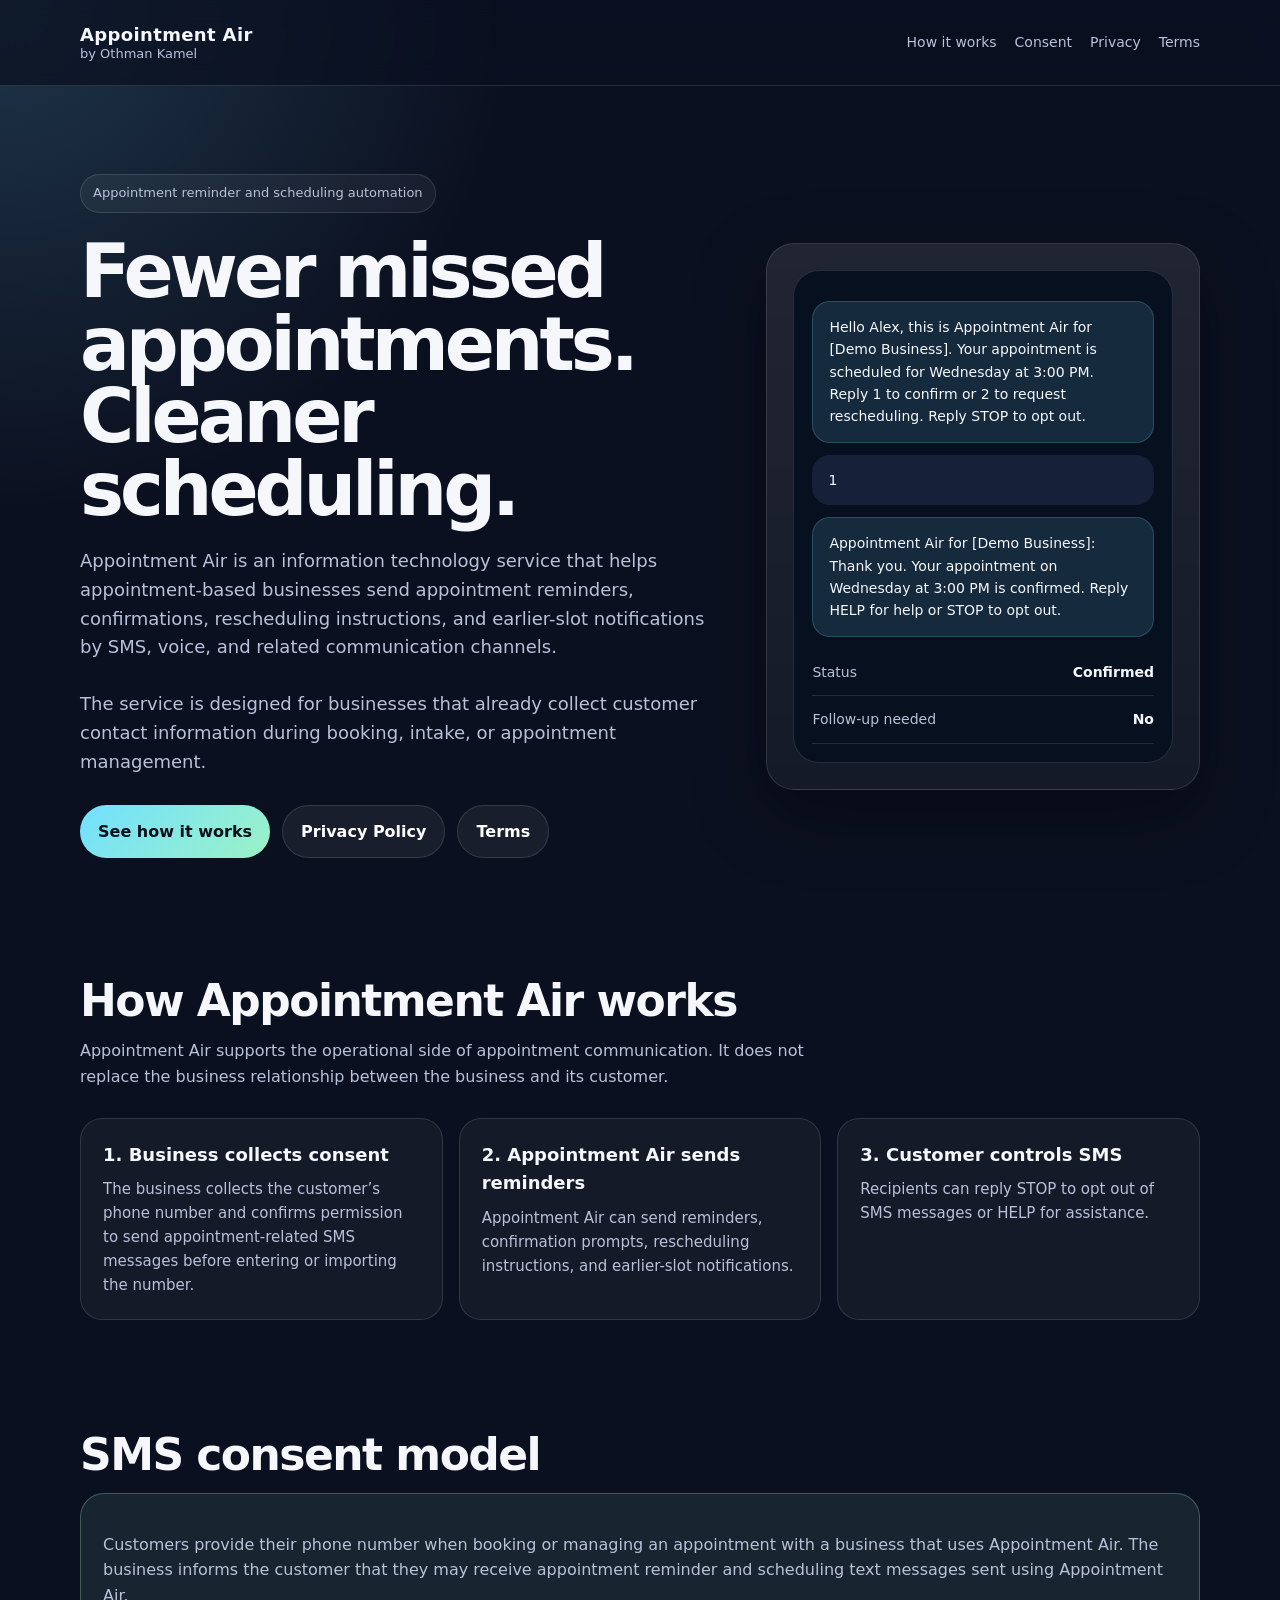
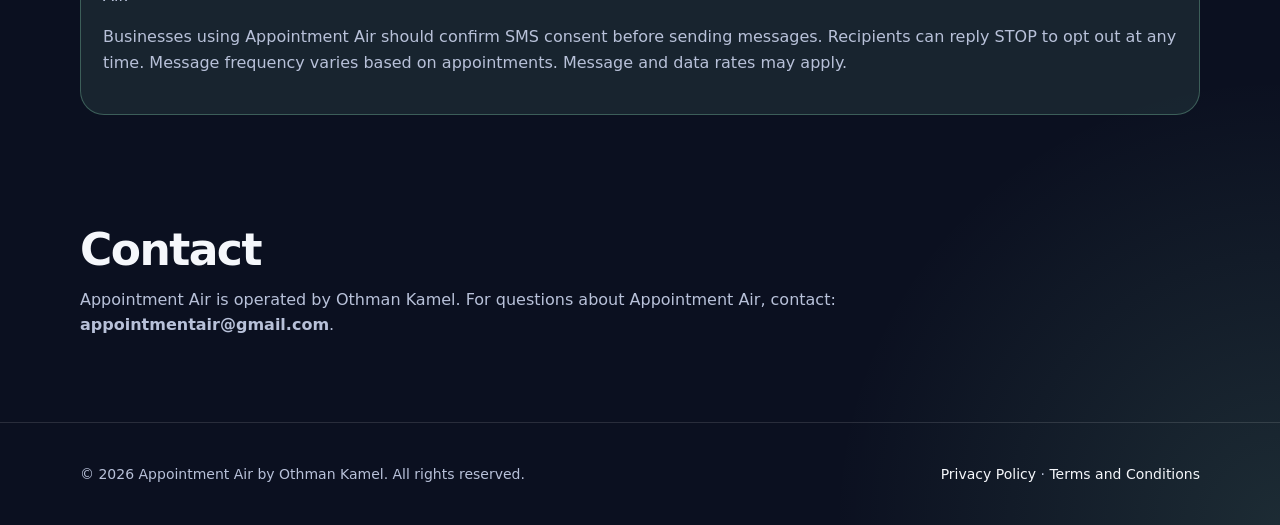
==== index.html @ acf0707d "Add Appointment Air website" ====
<!DOCTYPE html>
<html lang="en">
<head>
  <meta charset="UTF-8" />
  <meta name="viewport" content="width=device-width, initial-scale=1.0" />
  <title>Appointment Air by Othman Kamel</title>
  <meta
    name="description"
    content="Appointment Air is an appointment reminder and scheduling automation service for appointment-based businesses."
  />

  <style>
    :root {
      --bg: #0b1020;
      --panel: #11182c;
      --panel-soft: #172039;
      --text: #f5f7fb;
      --muted: #b8c1d9;
      --line: rgba(255, 255, 255, 0.12);
      --accent: #72e0ff;
      --accent-2: #9cf2c6;
      --white: #ffffff;
      --shadow: 0 24px 70px rgba(0, 0, 0, 0.35);
    }

    * {
      box-sizing: border-box;
    }

    html {
      scroll-behavior: smooth;
    }

    body {
      margin: 0;
      font-family: Inter, ui-sans-serif, system-ui, -apple-system, BlinkMacSystemFont, "Segoe UI", sans-serif;
      background:
        radial-gradient(circle at top left, rgba(114, 224, 255, 0.18), transparent 32rem),
        radial-gradient(circle at bottom right, rgba(156, 242, 198, 0.12), transparent 28rem),
        var(--bg);
      color: var(--text);
      line-height: 1.6;
    }

    a {
      color: inherit;
      text-decoration: none;
    }

    .container {
      width: min(1120px, calc(100% - 40px));
      margin: 0 auto;
    }

    header {
      padding: 24px 0;
      border-bottom: 1px solid var(--line);
      background: rgba(11, 16, 32, 0.72);
      backdrop-filter: blur(12px);
      position: sticky;
      top: 0;
      z-index: 10;
    }

    .nav {
      display: flex;
      align-items: center;
      justify-content: space-between;
      gap: 24px;
    }

    .brand {
      display: flex;
      flex-direction: column;
      line-height: 1.2;
    }

    .brand strong {
      font-size: 18px;
      letter-spacing: 0.02em;
    }

    .brand span {
      color: var(--muted);
      font-size: 13px;
    }

    .nav-links {
      display: flex;
      align-items: center;
      gap: 18px;
      color: var(--muted);
      font-size: 14px;
    }

    .nav-links a:hover {
      color: var(--white);
    }

    .hero {
      padding: 88px 0 64px;
    }

    .hero-grid {
      display: grid;
      grid-template-columns: 1.2fr 0.8fr;
      gap: 36px;
      align-items: center;
    }

    .eyebrow {
      display: inline-flex;
      align-items: center;
      gap: 8px;
      padding: 8px 12px;
      border: 1px solid var(--line);
      background: rgba(255, 255, 255, 0.05);
      border-radius: 999px;
      color: var(--muted);
      font-size: 13px;
      margin-bottom: 22px;
    }

    h1 {
      font-size: clamp(40px, 6vw, 74px);
      line-height: 0.98;
      margin: 0 0 22px;
      letter-spacing: -0.055em;
    }

    .hero p {
      color: var(--muted);
      max-width: 680px;
      font-size: 18px;
      margin: 0 0 28px;
    }

    .actions {
      display: flex;
      flex-wrap: wrap;
      gap: 12px;
      margin-top: 28px;
    }

    .button {
      display: inline-flex;
      align-items: center;
      justify-content: center;
      border-radius: 999px;
      padding: 13px 18px;
      font-weight: 700;
      border: 1px solid var(--line);
      background: rgba(255, 255, 255, 0.06);
      color: var(--white);
    }

    .button.primary {
      background: linear-gradient(135deg, var(--accent), var(--accent-2));
      color: #06101a;
      border: none;
    }

    .card {
      border: 1px solid var(--line);
      border-radius: 28px;
      padding: 26px;
      background: linear-gradient(180deg, rgba(255, 255, 255, 0.085), rgba(255, 255, 255, 0.045));
      box-shadow: var(--shadow);
    }

    .demo-phone {
      background: #07101f;
      border: 1px solid var(--line);
      border-radius: 26px;
      padding: 18px;
    }

    .message {
      padding: 14px 16px;
      border-radius: 18px;
      margin: 12px 0;
      background: var(--panel-soft);
      color: var(--text);
      font-size: 14px;
    }

    .message.out {
      background: rgba(114, 224, 255, 0.13);
      border: 1px solid rgba(114, 224, 255, 0.2);
    }

    .status-row {
      display: flex;
      justify-content: space-between;
      gap: 14px;
      padding: 12px 0;
      border-bottom: 1px solid var(--line);
      color: var(--muted);
      font-size: 14px;
    }

    .status-row strong {
      color: var(--text);
    }

    section {
      padding: 56px 0;
    }

    .section-title {
      font-size: clamp(28px, 4vw, 44px);
      line-height: 1.05;
      margin: 0 0 14px;
      letter-spacing: -0.035em;
    }

    .section-intro {
      color: var(--muted);
      max-width: 760px;
      margin: 0 0 28px;
    }

    .grid-3 {
      display: grid;
      grid-template-columns: repeat(3, 1fr);
      gap: 16px;
    }

    .feature {
      border: 1px solid var(--line);
      background: rgba(255, 255, 255, 0.045);
      border-radius: 22px;
      padding: 22px;
    }

    .feature h3 {
      margin: 0 0 8px;
      font-size: 18px;
    }

    .feature p {
      color: var(--muted);
      margin: 0;
      font-size: 15px;
    }

    .notice {
      border: 1px solid rgba(156, 242, 198, 0.28);
      background: rgba(156, 242, 198, 0.09);
      border-radius: 24px;
      padding: 22px;
      color: var(--muted);
    }

    footer {
      padding: 40px 0;
      border-top: 1px solid var(--line);
      color: var(--muted);
      font-size: 14px;
    }

    footer .footer-row {
      display: flex;
      justify-content: space-between;
      gap: 20px;
      flex-wrap: wrap;
    }

    footer a {
      color: var(--text);
    }

    @media (max-width: 820px) {
      .hero-grid,
      .grid-3 {
        grid-template-columns: 1fr;
      }

      .nav {
        align-items: flex-start;
        flex-direction: column;
      }

      .hero {
        padding-top: 54px;
      }
    }
  </style>
</head>

<body>
  <header>
    <div class="container nav">
      <a class="brand" href="index.html">
        <strong>Appointment Air</strong>
        <span>by Othman Kamel</span>
      </a>

      <nav class="nav-links" aria-label="Main navigation">
        <a href="#how-it-works">How it works</a>
        <a href="#consent">Consent</a>
        <a href="privacy.html">Privacy</a>
        <a href="terms.html">Terms</a>
      </nav>
    </div>
  </header>

  <main>
    <section class="hero">
      <div class="container hero-grid">
        <div>
          <div class="eyebrow">Appointment reminder and scheduling automation</div>

          <h1>Fewer missed appointments. Cleaner scheduling.</h1>

          <p>
            Appointment Air is an information technology service that helps appointment-based businesses send
            appointment reminders, confirmations, rescheduling instructions, and earlier-slot notifications by
            SMS, voice, and related communication channels.
          </p>

          <p>
            The service is designed for businesses that already collect customer contact information during
            booking, intake, or appointment management.
          </p>

          <div class="actions">
            <a class="button primary" href="#how-it-works">See how it works</a>
            <a class="button" href="privacy.html">Privacy Policy</a>
            <a class="button" href="terms.html">Terms</a>
          </div>
        </div>

        <aside class="card" aria-label="Message example">
          <div class="demo-phone">
            <div class="message out">
              Hello Alex, this is Appointment Air for [Demo Business]. Your appointment is scheduled for Wednesday at
              3:00 PM. Reply 1 to confirm or 2 to request rescheduling. Reply STOP to opt out.
            </div>

            <div class="message">1</div>

            <div class="message out">
              Appointment Air for [Demo Business]: Thank you. Your appointment on Wednesday at 3:00 PM is confirmed.
              Reply HELP for help or STOP to opt out.
            </div>

            <div class="status-row">
              <span>Status</span>
              <strong>Confirmed</strong>
            </div>

            <div class="status-row">
              <span>Follow-up needed</span>
              <strong>No</strong>
            </div>
          </div>
        </aside>
      </div>
    </section>

    <section id="how-it-works">
      <div class="container">
        <h2 class="section-title">How Appointment Air works</h2>
        <p class="section-intro">
          Appointment Air supports the operational side of appointment communication. It does not replace the
          business relationship between the business and its customer.
        </p>

        <div class="grid-3">
          <div class="feature">
            <h3>1. Business collects consent</h3>
            <p>
              The business collects the customer’s phone number and confirms permission to send appointment-related
              SMS messages before entering or importing the number.
            </p>
          </div>

          <div class="feature">
            <h3>2. Appointment Air sends reminders</h3>
            <p>
              Appointment Air can send reminders, confirmation prompts, rescheduling instructions, and earlier-slot
              notifications.
            </p>
          </div>

          <div class="feature">
            <h3>3. Customer controls SMS</h3>
            <p>
              Recipients can reply STOP to opt out of SMS messages or HELP for assistance.
            </p>
          </div>
        </div>
      </div>
    </section>

    <section id="consent">
      <div class="container">
        <h2 class="section-title">SMS consent model</h2>

        <div class="notice">
          <p>
            Customers provide their phone number when booking or managing an appointment with a business that uses
            Appointment Air. The business informs the customer that they may receive appointment reminder and
            scheduling text messages sent using Appointment Air.
          </p>

          <p>
            Businesses using Appointment Air should confirm SMS consent before sending messages. Recipients can reply
            STOP to opt out at any time. Message frequency varies based on appointments. Message and data rates may
            apply.
          </p>
        </div>
      </div>
    </section>

    <section id="contact">
      <div class="container">
        <h2 class="section-title">Contact</h2>
        <p class="section-intro">
          Appointment Air is operated by Othman Kamel. For questions about Appointment Air, contact:
          <strong>appointmentair@gmail.com</strong>.
        </p>
      </div>
    </section>
  </main>

  <footer>
    <div class="container footer-row">
      <span>© 2026 Appointment Air by Othman Kamel. All rights reserved.</span>
      <span>
        <a href="privacy.html">Privacy Policy</a> ·
        <a href="terms.html">Terms and Conditions</a>
      </span>
    </div>
  </footer>
</body>
</html>
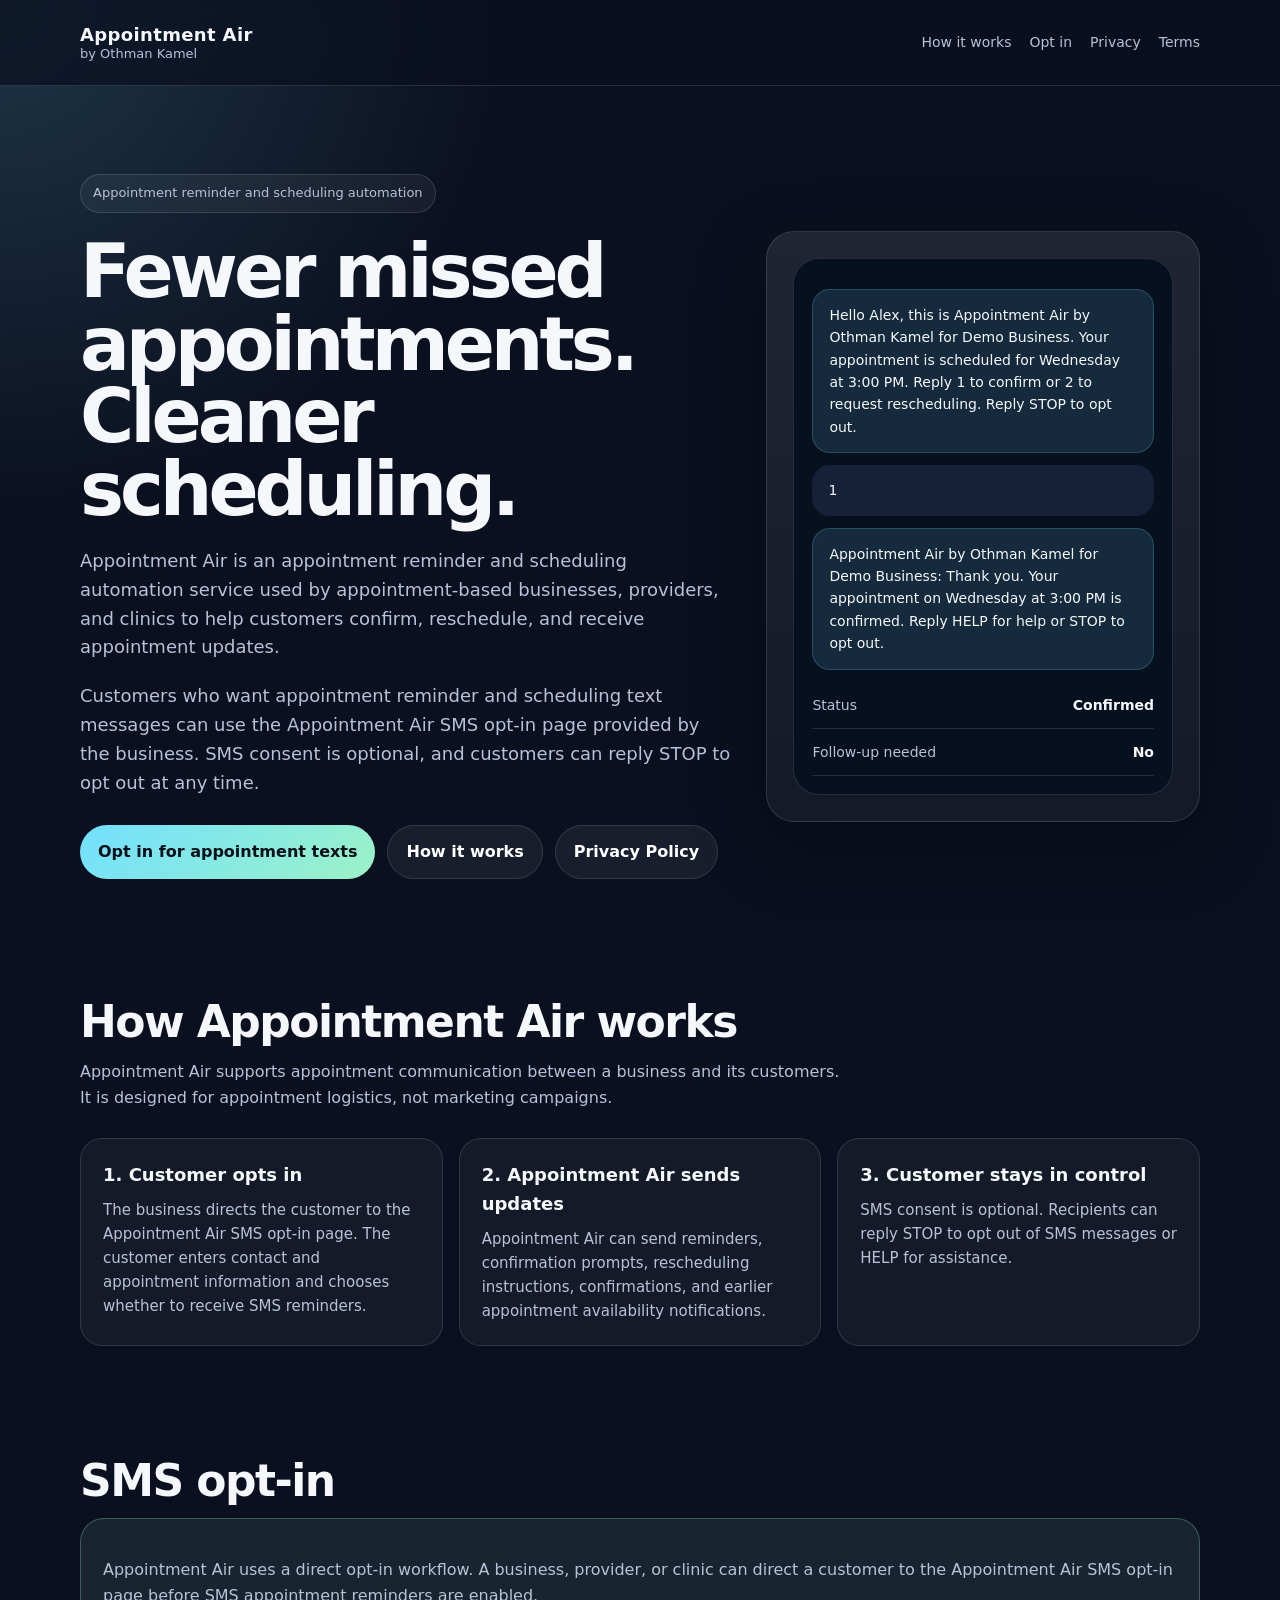
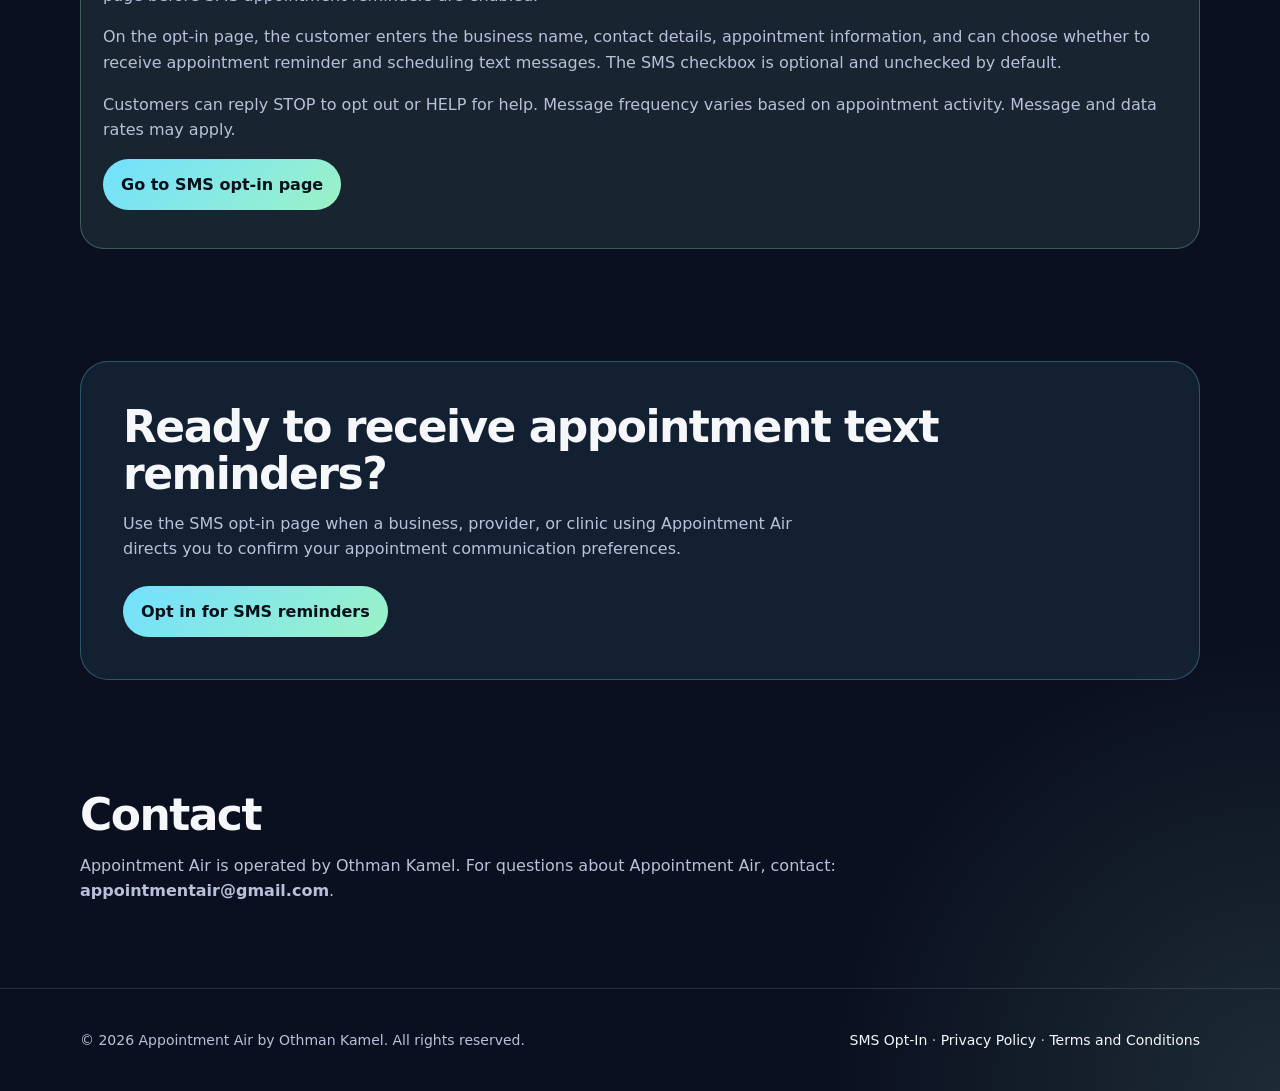
==== commit 74767855: "Update Appointment Air SMS opt-in website" ====
--- a/index.html
+++ b/index.html
@@ -3,10 +3,11 @@
 <head>
   <meta charset="UTF-8" />
   <meta name="viewport" content="width=device-width, initial-scale=1.0" />
+
   <title>Appointment Air by Othman Kamel</title>
   <meta
     name="description"
-    content="Appointment Air is an appointment reminder and scheduling automation service for appointment-based businesses."
+    content="Appointment Air helps appointment-based businesses send appointment reminders, confirmations, rescheduling instructions, and earlier appointment availability notifications."
   />
 
   <style>
@@ -91,6 +92,7 @@
       gap: 18px;
       color: var(--muted);
       font-size: 14px;
+      flex-wrap: wrap;
     }
 
     .nav-links a:hover {
@@ -132,7 +134,7 @@
       color: var(--muted);
       max-width: 680px;
       font-size: 18px;
-      margin: 0 0 28px;
+      margin: 0 0 20px;
     }
 
     .actions {
@@ -148,7 +150,7 @@
       justify-content: center;
       border-radius: 999px;
       padding: 13px 18px;
-      font-weight: 700;
+      font-weight: 800;
       border: 1px solid var(--line);
       background: rgba(255, 255, 255, 0.06);
       color: var(--white);
@@ -158,6 +160,10 @@
       background: linear-gradient(135deg, var(--accent), var(--accent-2));
       color: #06101a;
       border: none;
+    }
+
+    .button:hover {
+      transform: translateY(-1px);
     }
 
     .card {
@@ -252,6 +258,24 @@
       color: var(--muted);
     }
 
+    .cta-panel {
+      border: 1px solid rgba(114, 224, 255, 0.28);
+      background: rgba(114, 224, 255, 0.08);
+      border-radius: 28px;
+      padding: clamp(24px, 5vw, 42px);
+      display: flex;
+      align-items: center;
+      justify-content: space-between;
+      gap: 24px;
+      flex-wrap: wrap;
+    }
+
+    .cta-panel p {
+      color: var(--muted);
+      max-width: 720px;
+      margin: 0;
+    }
+
     footer {
       padding: 40px 0;
       border-top: 1px solid var(--line);
@@ -298,7 +322,7 @@
 
       <nav class="nav-links" aria-label="Main navigation">
         <a href="#how-it-works">How it works</a>
-        <a href="#consent">Consent</a>
+        <a href="sms-consent.html">Opt in</a>
         <a href="privacy.html">Privacy</a>
         <a href="terms.html">Terms</a>
       </nav>
@@ -314,35 +338,35 @@
           <h1>Fewer missed appointments. Cleaner scheduling.</h1>
 
           <p>
-            Appointment Air is an information technology service that helps appointment-based businesses send
-            appointment reminders, confirmations, rescheduling instructions, and earlier-slot notifications by
-            SMS, voice, and related communication channels.
-          </p>
-
-          <p>
-            The service is designed for businesses that already collect customer contact information during
-            booking, intake, or appointment management.
+            Appointment Air is an appointment reminder and scheduling automation service used by appointment-based
+            businesses, providers, and clinics to help customers confirm, reschedule, and receive appointment updates.
+          </p>
+
+          <p>
+            Customers who want appointment reminder and scheduling text messages can use the Appointment Air SMS
+            opt-in page provided by the business. SMS consent is optional, and customers can reply STOP to opt out
+            at any time.
           </p>
 
           <div class="actions">
-            <a class="button primary" href="#how-it-works">See how it works</a>
+            <a class="button primary" href="sms-consent.html">Opt in for appointment texts</a>
+            <a class="button" href="#how-it-works">How it works</a>
             <a class="button" href="privacy.html">Privacy Policy</a>
-            <a class="button" href="terms.html">Terms</a>
           </div>
         </div>
 
         <aside class="card" aria-label="Message example">
           <div class="demo-phone">
             <div class="message out">
-              Hello Alex, this is Appointment Air for [Demo Business]. Your appointment is scheduled for Wednesday at
-              3:00 PM. Reply 1 to confirm or 2 to request rescheduling. Reply STOP to opt out.
+              Hello Alex, this is Appointment Air by Othman Kamel for Demo Business. Your appointment is scheduled
+              for Wednesday at 3:00 PM. Reply 1 to confirm or 2 to request rescheduling. Reply STOP to opt out.
             </div>
 
             <div class="message">1</div>
 
             <div class="message out">
-              Appointment Air for [Demo Business]: Thank you. Your appointment on Wednesday at 3:00 PM is confirmed.
-              Reply HELP for help or STOP to opt out.
+              Appointment Air by Othman Kamel for Demo Business: Thank you. Your appointment on Wednesday at
+              3:00 PM is confirmed. Reply HELP for help or STOP to opt out.
             </div>
 
             <div class="status-row">
@@ -363,31 +387,31 @@
       <div class="container">
         <h2 class="section-title">How Appointment Air works</h2>
         <p class="section-intro">
-          Appointment Air supports the operational side of appointment communication. It does not replace the
-          business relationship between the business and its customer.
+          Appointment Air supports appointment communication between a business and its customers. It is designed for
+          appointment logistics, not marketing campaigns.
         </p>
 
         <div class="grid-3">
           <div class="feature">
-            <h3>1. Business collects consent</h3>
+            <h3>1. Customer opts in</h3>
             <p>
-              The business collects the customer’s phone number and confirms permission to send appointment-related
-              SMS messages before entering or importing the number.
+              The business directs the customer to the Appointment Air SMS opt-in page. The customer enters contact
+              and appointment information and chooses whether to receive SMS reminders.
             </p>
           </div>
 
           <div class="feature">
-            <h3>2. Appointment Air sends reminders</h3>
+            <h3>2. Appointment Air sends updates</h3>
             <p>
-              Appointment Air can send reminders, confirmation prompts, rescheduling instructions, and earlier-slot
-              notifications.
+              Appointment Air can send reminders, confirmation prompts, rescheduling instructions, confirmations,
+              and earlier appointment availability notifications.
             </p>
           </div>
 
           <div class="feature">
-            <h3>3. Customer controls SMS</h3>
+            <h3>3. Customer stays in control</h3>
             <p>
-              Recipients can reply STOP to opt out of SMS messages or HELP for assistance.
+              SMS consent is optional. Recipients can reply STOP to opt out of SMS messages or HELP for assistance.
             </p>
           </div>
         </div>
@@ -396,20 +420,44 @@
 
     <section id="consent">
       <div class="container">
-        <h2 class="section-title">SMS consent model</h2>
+        <h2 class="section-title">SMS opt-in</h2>
 
         <div class="notice">
           <p>
-            Customers provide their phone number when booking or managing an appointment with a business that uses
-            Appointment Air. The business informs the customer that they may receive appointment reminder and
-            scheduling text messages sent using Appointment Air.
-          </p>
-
-          <p>
-            Businesses using Appointment Air should confirm SMS consent before sending messages. Recipients can reply
-            STOP to opt out at any time. Message frequency varies based on appointments. Message and data rates may
-            apply.
-          </p>
+            Appointment Air uses a direct opt-in workflow. A business, provider, or clinic can direct a customer to
+            the Appointment Air SMS opt-in page before SMS appointment reminders are enabled.
+          </p>
+
+          <p>
+            On the opt-in page, the customer enters the business name, contact details, appointment information, and
+            can choose whether to receive appointment reminder and scheduling text messages. The SMS checkbox is
+            optional and unchecked by default.
+          </p>
+
+          <p>
+            Customers can reply STOP to opt out or HELP for help. Message frequency varies based on appointment
+            activity. Message and data rates may apply.
+          </p>
+
+          <p>
+            <a class="button primary" href="sms-consent.html">Go to SMS opt-in page</a>
+          </p>
+        </div>
+      </div>
+    </section>
+
+    <section>
+      <div class="container">
+        <div class="cta-panel">
+          <div>
+            <h2 class="section-title">Ready to receive appointment text reminders?</h2>
+            <p>
+              Use the SMS opt-in page when a business, provider, or clinic using Appointment Air directs you to
+              confirm your appointment communication preferences.
+            </p>
+          </div>
+
+          <a class="button primary" href="sms-consent.html">Opt in for SMS reminders</a>
         </div>
       </div>
     </section>
@@ -429,10 +477,11 @@
     <div class="container footer-row">
       <span>© 2026 Appointment Air by Othman Kamel. All rights reserved.</span>
       <span>
+        <a href="sms-consent.html">SMS Opt-In</a> ·
         <a href="privacy.html">Privacy Policy</a> ·
         <a href="terms.html">Terms and Conditions</a>
       </span>
     </div>
   </footer>
 </body>
-</html>
+</html>
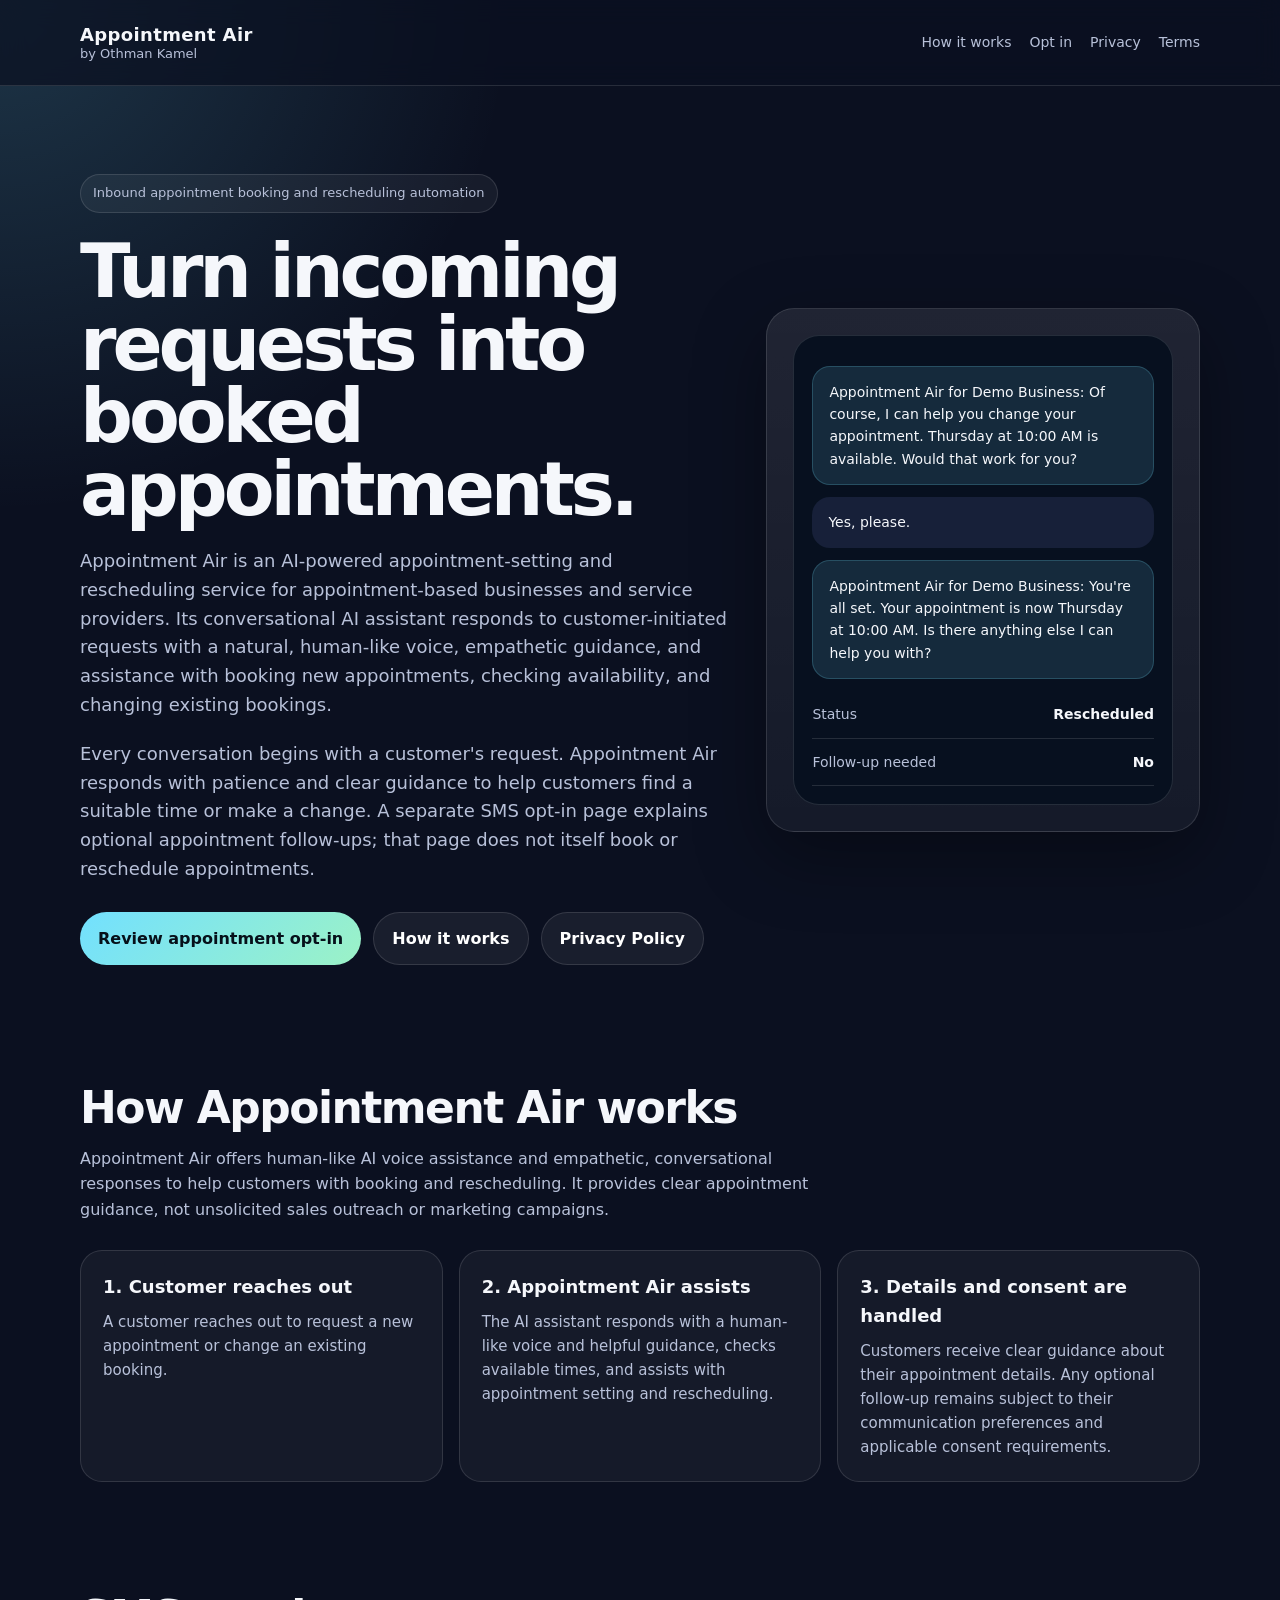
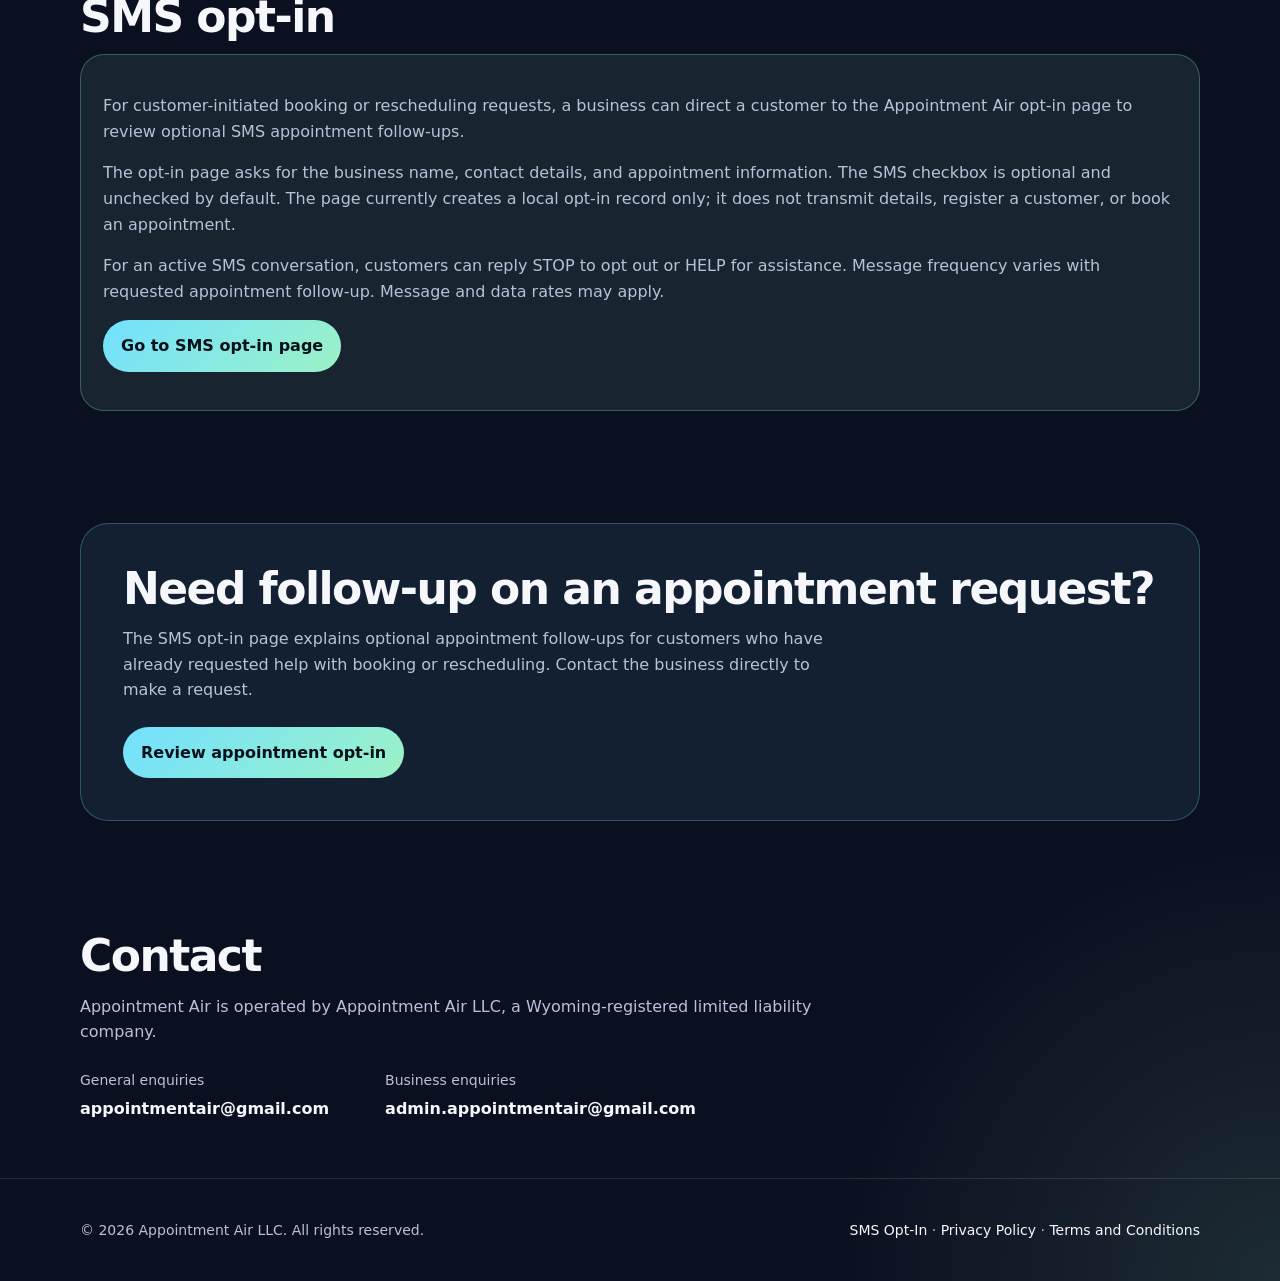
==== commit 79376f46: "Update index.html" ====
--- a/index.html
+++ b/index.html
@@ -7,7 +7,7 @@
   <title>Appointment Air by Othman Kamel</title>
   <meta
     name="description"
-    content="Appointment Air helps appointment-based businesses send appointment reminders, confirmations, rescheduling instructions, and earlier appointment availability notifications."
+    content="Appointment Air offers empathetic AI responses and human-like voice assistance for inbound appointment setting and rescheduling."
   />
 
   <style>
@@ -226,6 +226,40 @@
       margin: 0 0 28px;
     }
 
+    #contact .contact-company {
+      color: var(--muted);
+      max-width: 760px;
+      margin: 0 0 24px;
+    }
+
+    #contact .contact-methods {
+      display: flex;
+      flex-wrap: wrap;
+      gap: 22px 56px;
+    }
+
+    #contact .contact-method {
+      display: flex;
+      flex-direction: column;
+      gap: 5px;
+      min-width: 0;
+    }
+
+    #contact .contact-label {
+      color: var(--muted);
+      font-size: 14px;
+    }
+
+    #contact .contact-email {
+      color: var(--text);
+      font-weight: 700;
+      overflow-wrap: anywhere;
+    }
+
+    #contact .contact-email:hover {
+      color: var(--accent);
+    }
+
     .grid-3 {
       display: grid;
       grid-template-columns: repeat(3, 1fr);
@@ -333,45 +367,47 @@
     <section class="hero">
       <div class="container hero-grid">
         <div>
-          <div class="eyebrow">Appointment reminder and scheduling automation</div>
-
-          <h1>Fewer missed appointments. Cleaner scheduling.</h1>
+          <div class="eyebrow">Inbound appointment booking and rescheduling automation</div>
+
+          <h1>Turn incoming requests into booked appointments.</h1>
 
           <p>
-            Appointment Air is an appointment reminder and scheduling automation service used by appointment-based
-            businesses, providers, and clinics to help customers confirm, reschedule, and receive appointment updates.
+            Appointment Air is an AI-powered appointment-setting and rescheduling service for
+            appointment-based businesses and service providers. Its conversational AI assistant responds to
+            customer-initiated requests with a natural, human-like voice, empathetic guidance, and assistance
+            with booking new appointments, checking availability, and changing existing bookings.
           </p>
 
           <p>
-            Customers who want appointment reminder and scheduling text messages can use the Appointment Air SMS
-            opt-in page provided by the business. SMS consent is optional, and customers can reply STOP to opt out
-            at any time.
+            Every conversation begins with a customer's request. Appointment Air responds with patience and clear guidance
+            to help customers find a suitable time or make a change. A separate SMS opt-in page explains optional
+            appointment follow-ups; that page does not itself book or reschedule appointments.
           </p>
 
           <div class="actions">
-            <a class="button primary" href="sms-consent.html">Opt in for appointment texts</a>
+            <a class="button primary" href="sms-consent.html">Review appointment opt-in</a>
             <a class="button" href="#how-it-works">How it works</a>
             <a class="button" href="privacy.html">Privacy Policy</a>
           </div>
         </div>
 
-        <aside class="card" aria-label="Message example">
+        <aside class="card" aria-label="Appointment conversation example">
           <div class="demo-phone">
             <div class="message out">
-              Hello Alex, this is Appointment Air by Othman Kamel for Demo Business. Your appointment is scheduled
-              for Wednesday at 3:00 PM. Reply 1 to confirm or 2 to request rescheduling. Reply STOP to opt out.
+              Appointment Air for Demo Business: Of course, I can help you change your appointment.
+              Thursday at 10:00 AM is available. Would that work for you?
             </div>
 
-            <div class="message">1</div>
+            <div class="message">Yes, please.</div>
 
             <div class="message out">
-              Appointment Air by Othman Kamel for Demo Business: Thank you. Your appointment on Wednesday at
-              3:00 PM is confirmed. Reply HELP for help or STOP to opt out.
+              Appointment Air for Demo Business: You're all set. Your appointment is now Thursday at 10:00 AM.
+              Is there anything else I can help you with?
             </div>
 
             <div class="status-row">
               <span>Status</span>
-              <strong>Confirmed</strong>
+              <strong>Rescheduled</strong>
             </div>
 
             <div class="status-row">
@@ -387,31 +423,32 @@
       <div class="container">
         <h2 class="section-title">How Appointment Air works</h2>
         <p class="section-intro">
-          Appointment Air supports appointment communication between a business and its customers. It is designed for
-          appointment logistics, not marketing campaigns.
+          Appointment Air offers human-like AI voice assistance and empathetic, conversational responses
+          to help customers with booking and rescheduling. It provides clear appointment guidance,
+          not unsolicited sales outreach or marketing campaigns.
         </p>
 
         <div class="grid-3">
           <div class="feature">
-            <h3>1. Customer opts in</h3>
+            <h3>1. Customer reaches out</h3>
             <p>
-              The business directs the customer to the Appointment Air SMS opt-in page. The customer enters contact
-              and appointment information and chooses whether to receive SMS reminders.
+              A customer reaches out to request a new appointment or change an existing booking.
             </p>
           </div>
 
           <div class="feature">
-            <h3>2. Appointment Air sends updates</h3>
+            <h3>2. Appointment Air assists</h3>
             <p>
-              Appointment Air can send reminders, confirmation prompts, rescheduling instructions, confirmations,
-              and earlier appointment availability notifications.
+              The AI assistant responds with a human-like voice and helpful guidance, checks available times,
+              and assists with appointment setting and rescheduling.
             </p>
           </div>
 
           <div class="feature">
-            <h3>3. Customer stays in control</h3>
+            <h3>3. Details and consent are handled</h3>
             <p>
-              SMS consent is optional. Recipients can reply STOP to opt out of SMS messages or HELP for assistance.
+              Customers receive clear guidance about their appointment details. Any optional follow-up
+              remains subject to their communication preferences and applicable consent requirements.
             </p>
           </div>
         </div>
@@ -424,19 +461,19 @@
 
         <div class="notice">
           <p>
-            Appointment Air uses a direct opt-in workflow. A business, provider, or clinic can direct a customer to
-            the Appointment Air SMS opt-in page before SMS appointment reminders are enabled.
+            For customer-initiated booking or rescheduling requests, a business can direct a customer to the
+            Appointment Air opt-in page to review optional SMS appointment follow-ups.
           </p>
 
           <p>
-            On the opt-in page, the customer enters the business name, contact details, appointment information, and
-            can choose whether to receive appointment reminder and scheduling text messages. The SMS checkbox is
-            optional and unchecked by default.
+            The opt-in page asks for the business name, contact details, and appointment information. The SMS
+            checkbox is optional and unchecked by default. The page currently creates a local opt-in record
+            only; it does not transmit details, register a customer, or book an appointment.
           </p>
 
           <p>
-            Customers can reply STOP to opt out or HELP for help. Message frequency varies based on appointment
-            activity. Message and data rates may apply.
+            For an active SMS conversation, customers can reply STOP to opt out or HELP for assistance.
+            Message frequency varies with requested appointment follow-up. Message and data rates may apply.
           </p>
 
           <p>
@@ -450,14 +487,14 @@
       <div class="container">
         <div class="cta-panel">
           <div>
-            <h2 class="section-title">Ready to receive appointment text reminders?</h2>
+            <h2 class="section-title">Need follow-up on an appointment request?</h2>
             <p>
-              Use the SMS opt-in page when a business, provider, or clinic using Appointment Air directs you to
-              confirm your appointment communication preferences.
+              The SMS opt-in page explains optional appointment follow-ups for customers who have already
+              requested help with booking or rescheduling. Contact the business directly to make a request.
             </p>
           </div>
 
-          <a class="button primary" href="sms-consent.html">Opt in for SMS reminders</a>
+          <a class="button primary" href="sms-consent.html">Review appointment opt-in</a>
         </div>
       </div>
     </section>
@@ -465,17 +502,26 @@
     <section id="contact">
       <div class="container">
         <h2 class="section-title">Contact</h2>
-        <p class="section-intro">
-          Appointment Air is operated by Othman Kamel. For questions about Appointment Air, contact:
-          <strong>appointmentair@gmail.com</strong>.
+        <p class="contact-company">
+          Appointment Air is operated by Appointment Air LLC, a Wyoming-registered limited liability company.
         </p>
+        <div class="contact-methods">
+          <div class="contact-method">
+            <span class="contact-label">General enquiries</span>
+            <a class="contact-email" href="mailto:appointmentair@gmail.com">appointmentair@gmail.com</a>
+          </div>
+          <div class="contact-method">
+            <span class="contact-label">Business enquiries</span>
+            <a class="contact-email" href="mailto:admin.appointmentair@gmail.com">admin.appointmentair@gmail.com</a>
+          </div>
+        </div>
       </div>
     </section>
   </main>
 
   <footer>
     <div class="container footer-row">
-      <span>© 2026 Appointment Air by Othman Kamel. All rights reserved.</span>
+      <span>© 2026 Appointment Air LLC. All rights reserved.</span>
       <span>
         <a href="sms-consent.html">SMS Opt-In</a> ·
         <a href="privacy.html">Privacy Policy</a> ·
@@ -484,4 +530,4 @@
     </div>
   </footer>
 </body>
-</html>+</html>
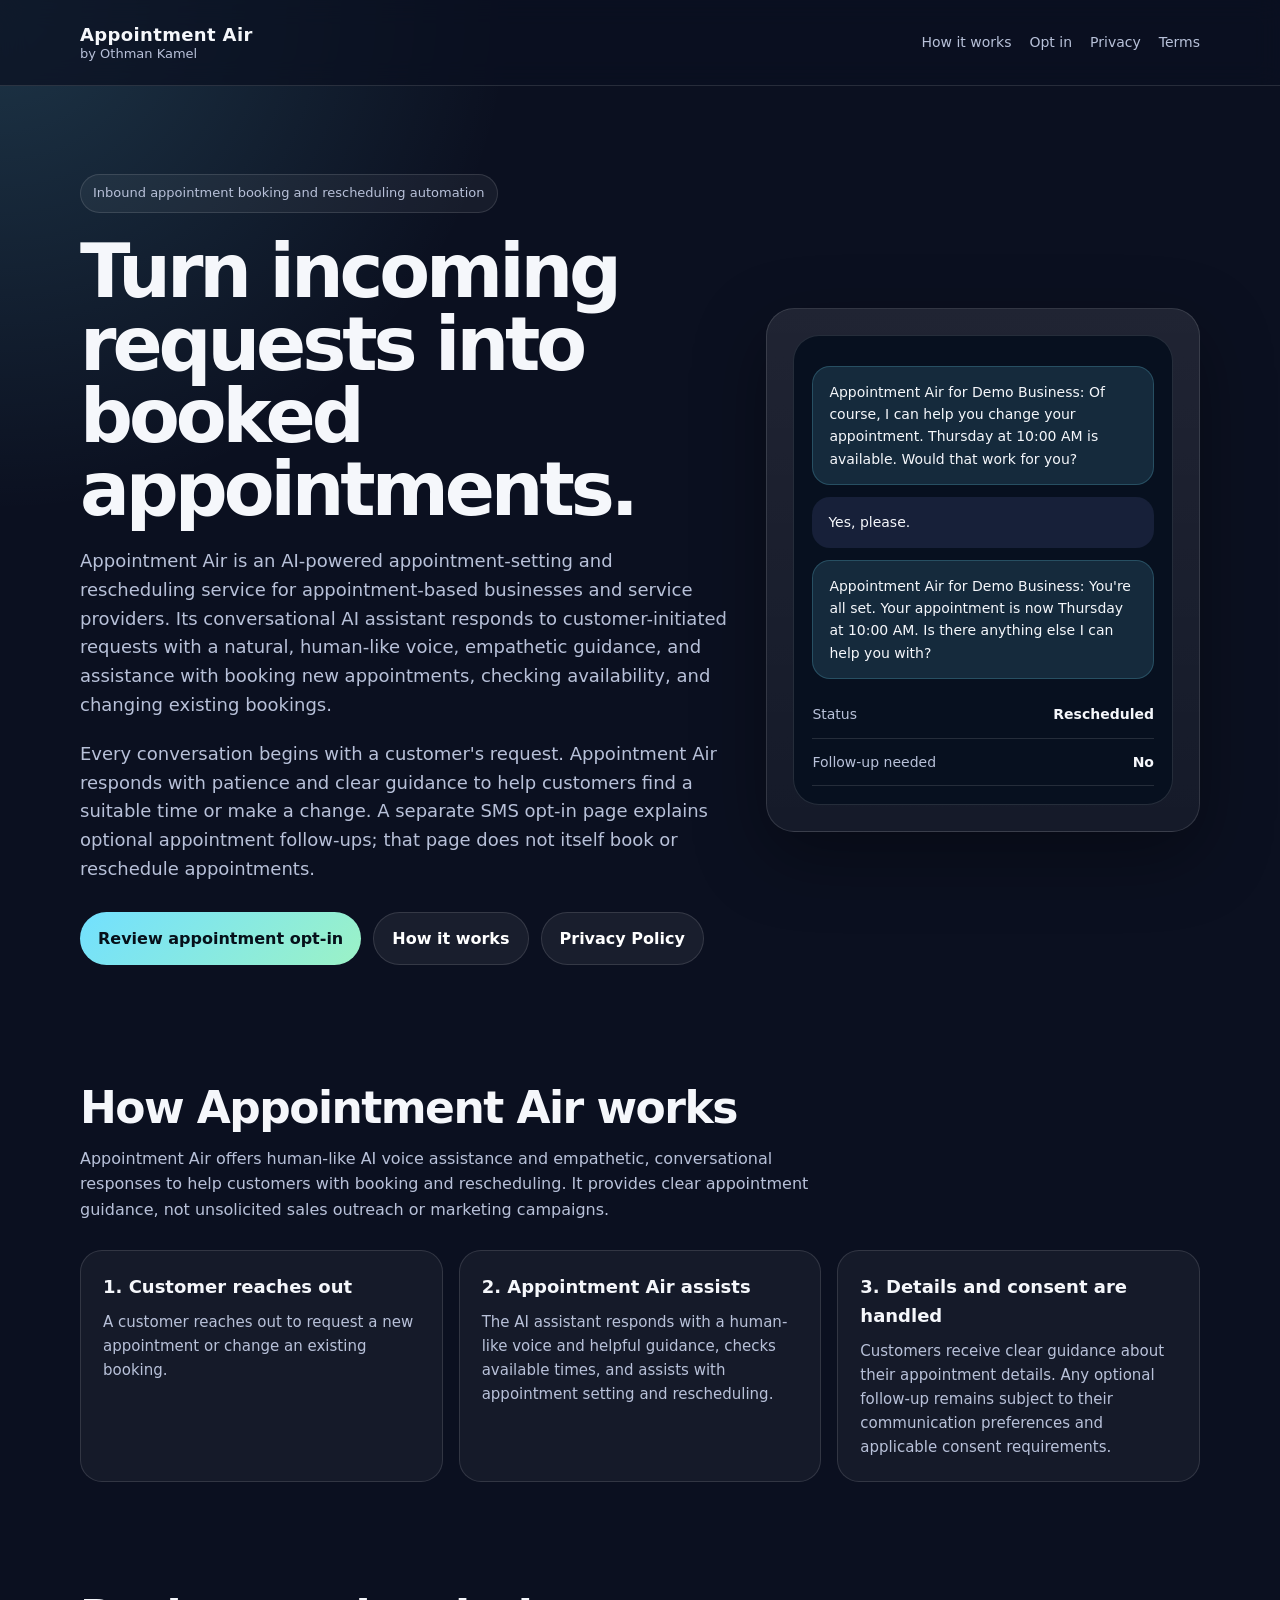
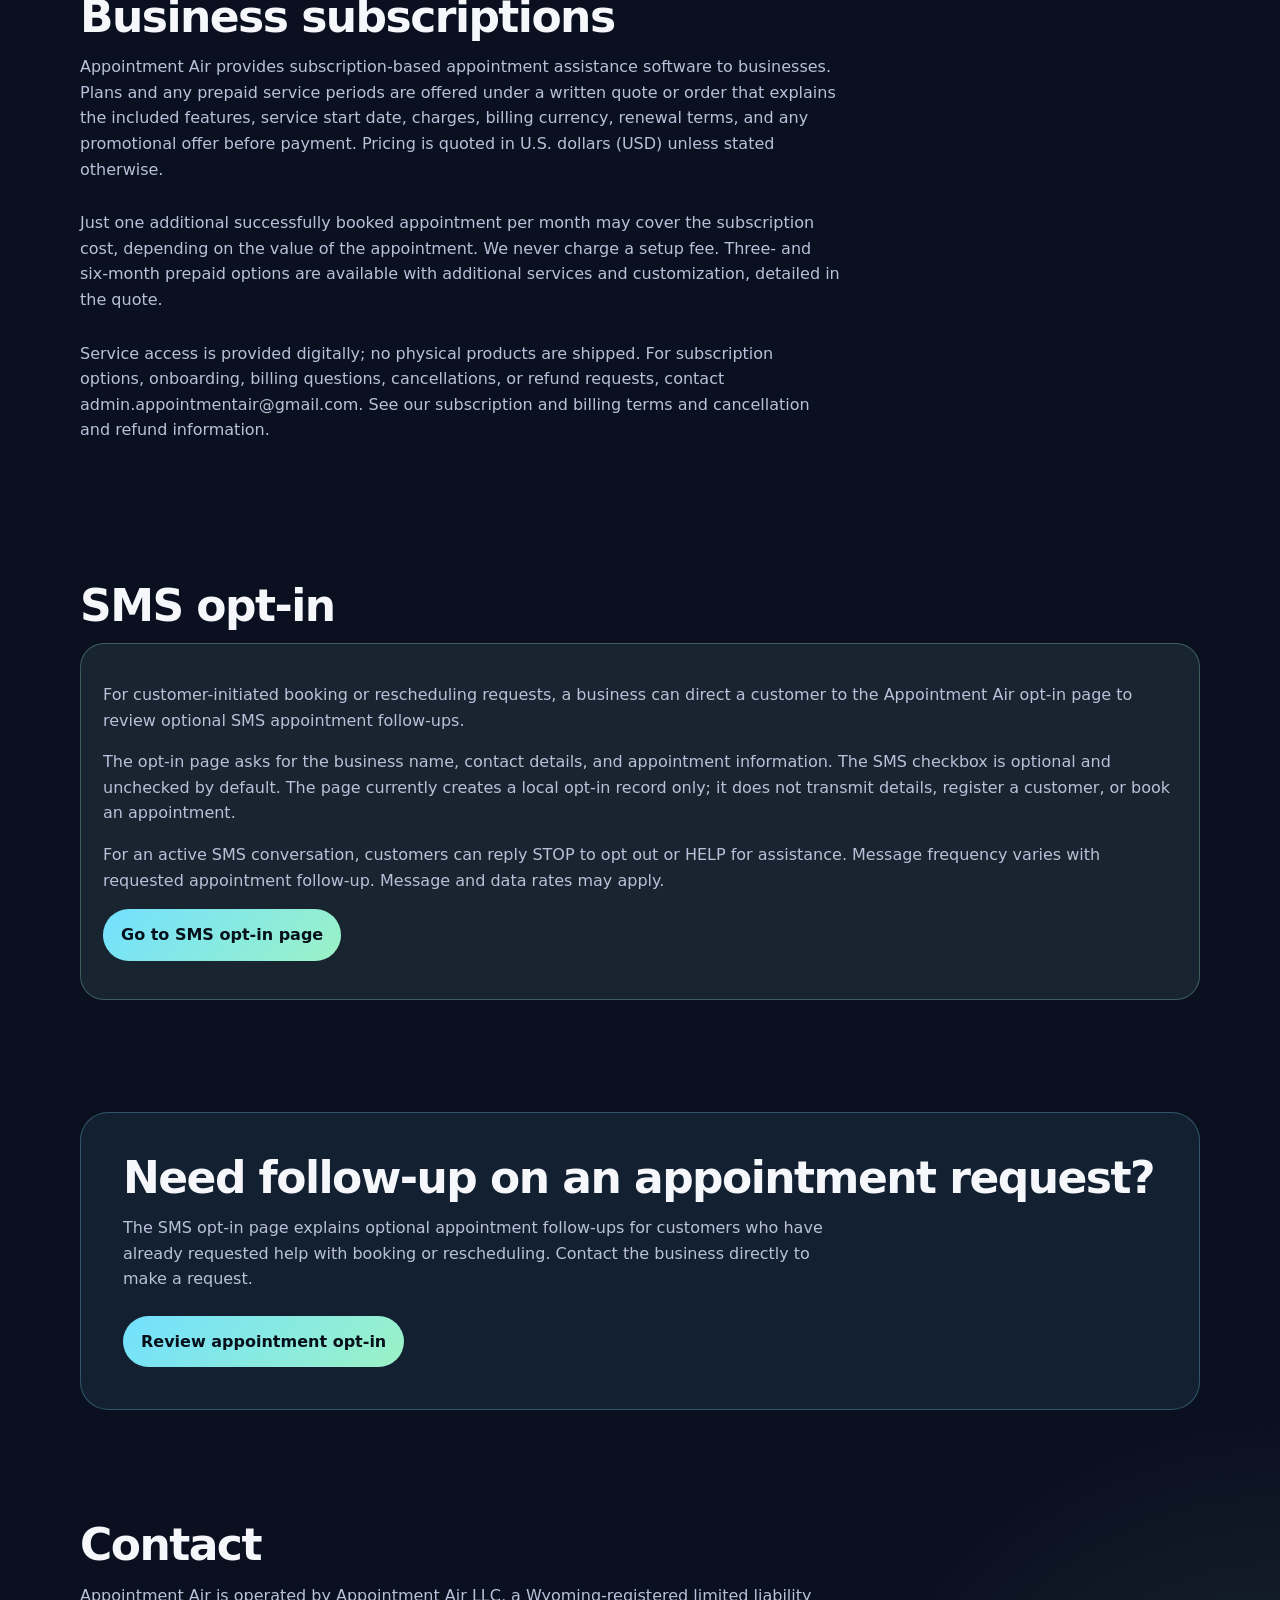
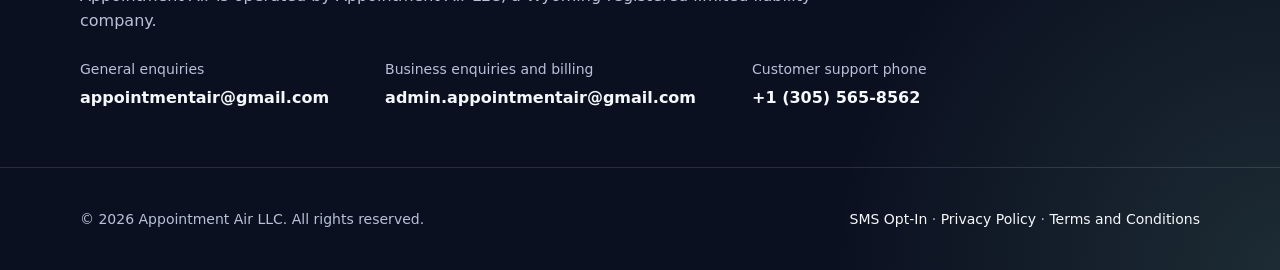
==== commit 5ca00266: "Update index.html" ====
--- a/index.html
+++ b/index.html
@@ -455,6 +455,30 @@
       </div>
     </section>
 
+    <section id="business-subscriptions">
+      <div class="container">
+        <h2 class="section-title">Business subscriptions</h2>
+        <p class="section-intro">
+          Appointment Air provides subscription-based appointment assistance software to businesses.
+          Plans and any prepaid service periods are offered under a written quote or order that explains
+          the included features, service start date, charges, billing currency, renewal terms, and any
+          promotional offer before payment. Pricing is quoted in U.S. dollars (USD) unless stated otherwise.
+        </p>
+        <p class="section-intro">
+          Just one additional successfully booked appointment per month may cover the subscription cost,
+          depending on the value of the appointment. We never charge a setup fee. Three- and six-month
+          prepaid options are available with additional services and customization, detailed in the quote.
+        </p>
+        <p class="section-intro">
+          Service access is provided digitally; no physical products are shipped. For subscription options,
+          onboarding, billing questions, cancellations, or refund requests, contact
+          <a href="mailto:admin.appointmentair@gmail.com">admin.appointmentair@gmail.com</a>.
+          See our <a href="terms.html#subscriptions">subscription and billing terms</a> and
+          <a href="terms.html#cancellations-refunds">cancellation and refund information</a>.
+        </p>
+      </div>
+    </section>
+
     <section id="consent">
       <div class="container">
         <h2 class="section-title">SMS opt-in</h2>
@@ -511,8 +535,12 @@
             <a class="contact-email" href="mailto:appointmentair@gmail.com">appointmentair@gmail.com</a>
           </div>
           <div class="contact-method">
-            <span class="contact-label">Business enquiries</span>
+            <span class="contact-label">Business enquiries and billing</span>
             <a class="contact-email" href="mailto:admin.appointmentair@gmail.com">admin.appointmentair@gmail.com</a>
+          </div>
+          <div class="contact-method">
+            <span class="contact-label">Customer support phone</span>
+            <a class="contact-email" href="tel:+13055658562">+1 (305) 565-8562</a>
           </div>
         </div>
       </div>
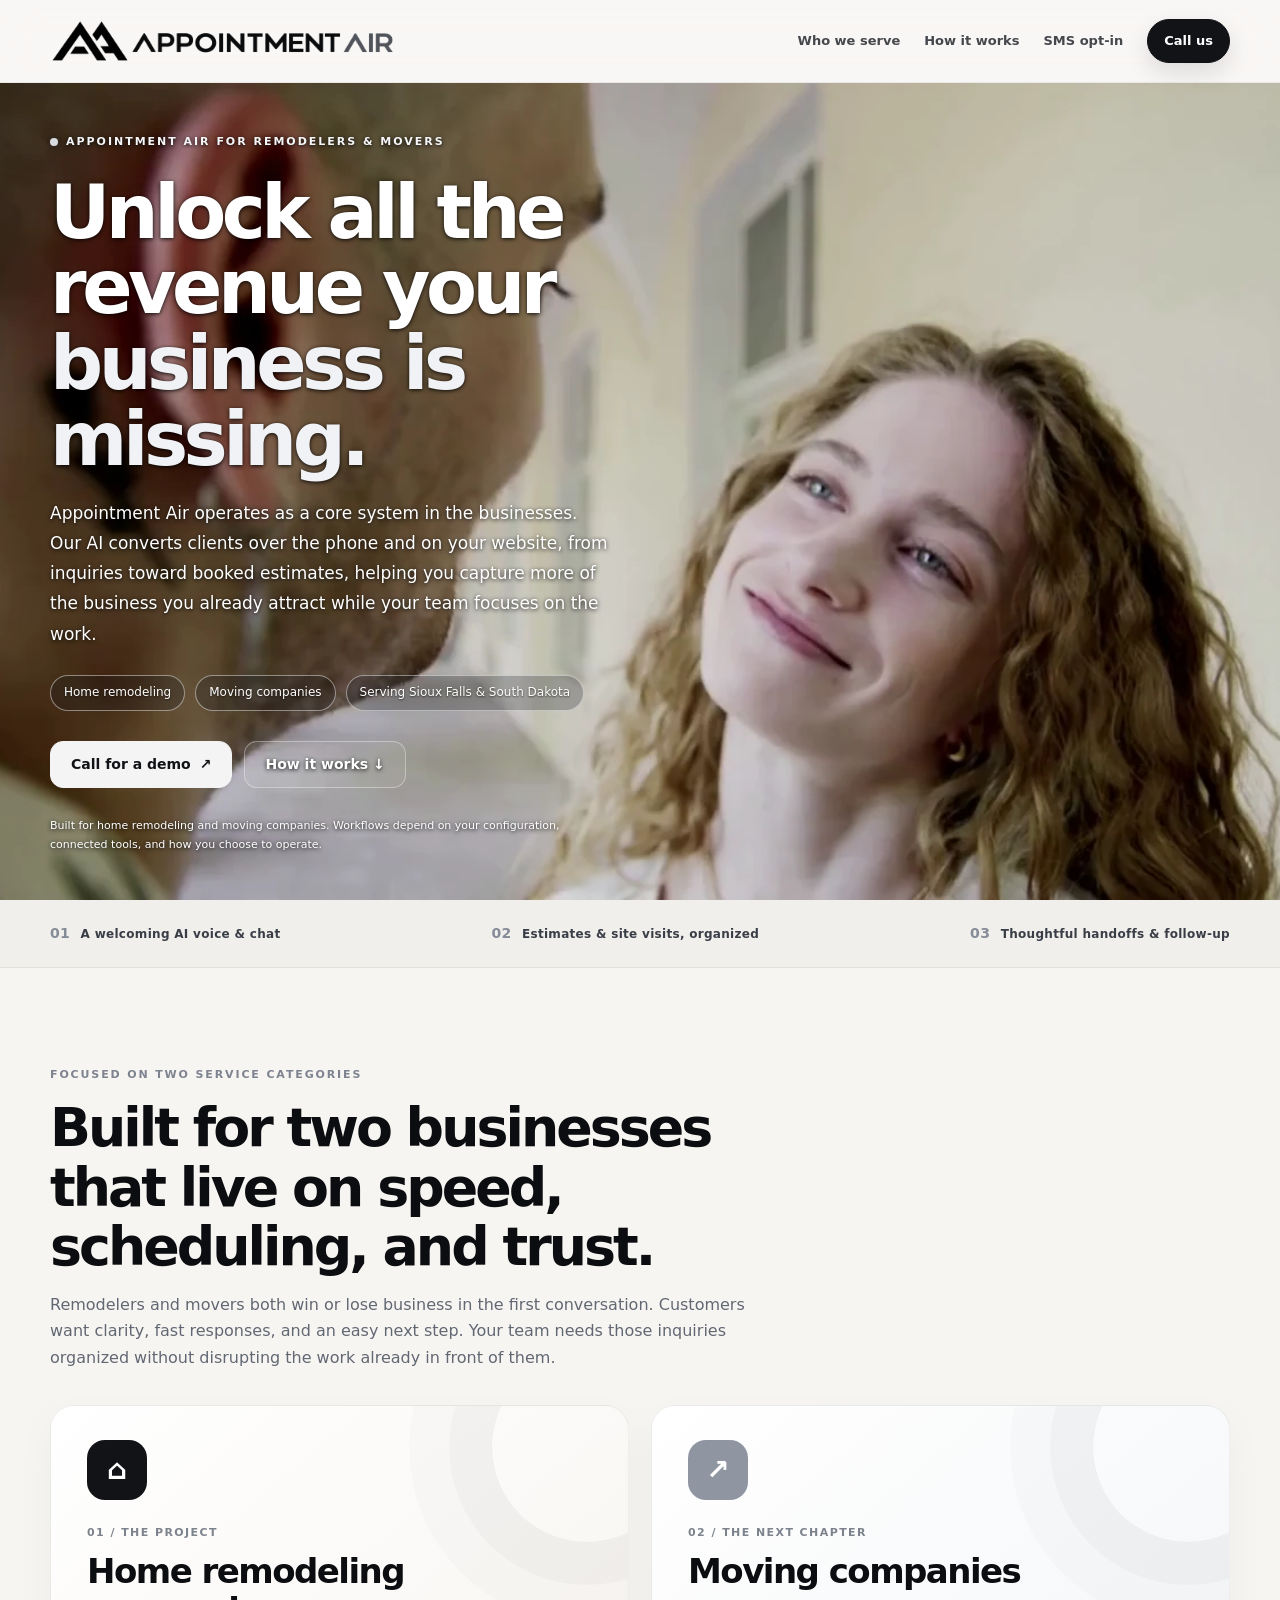
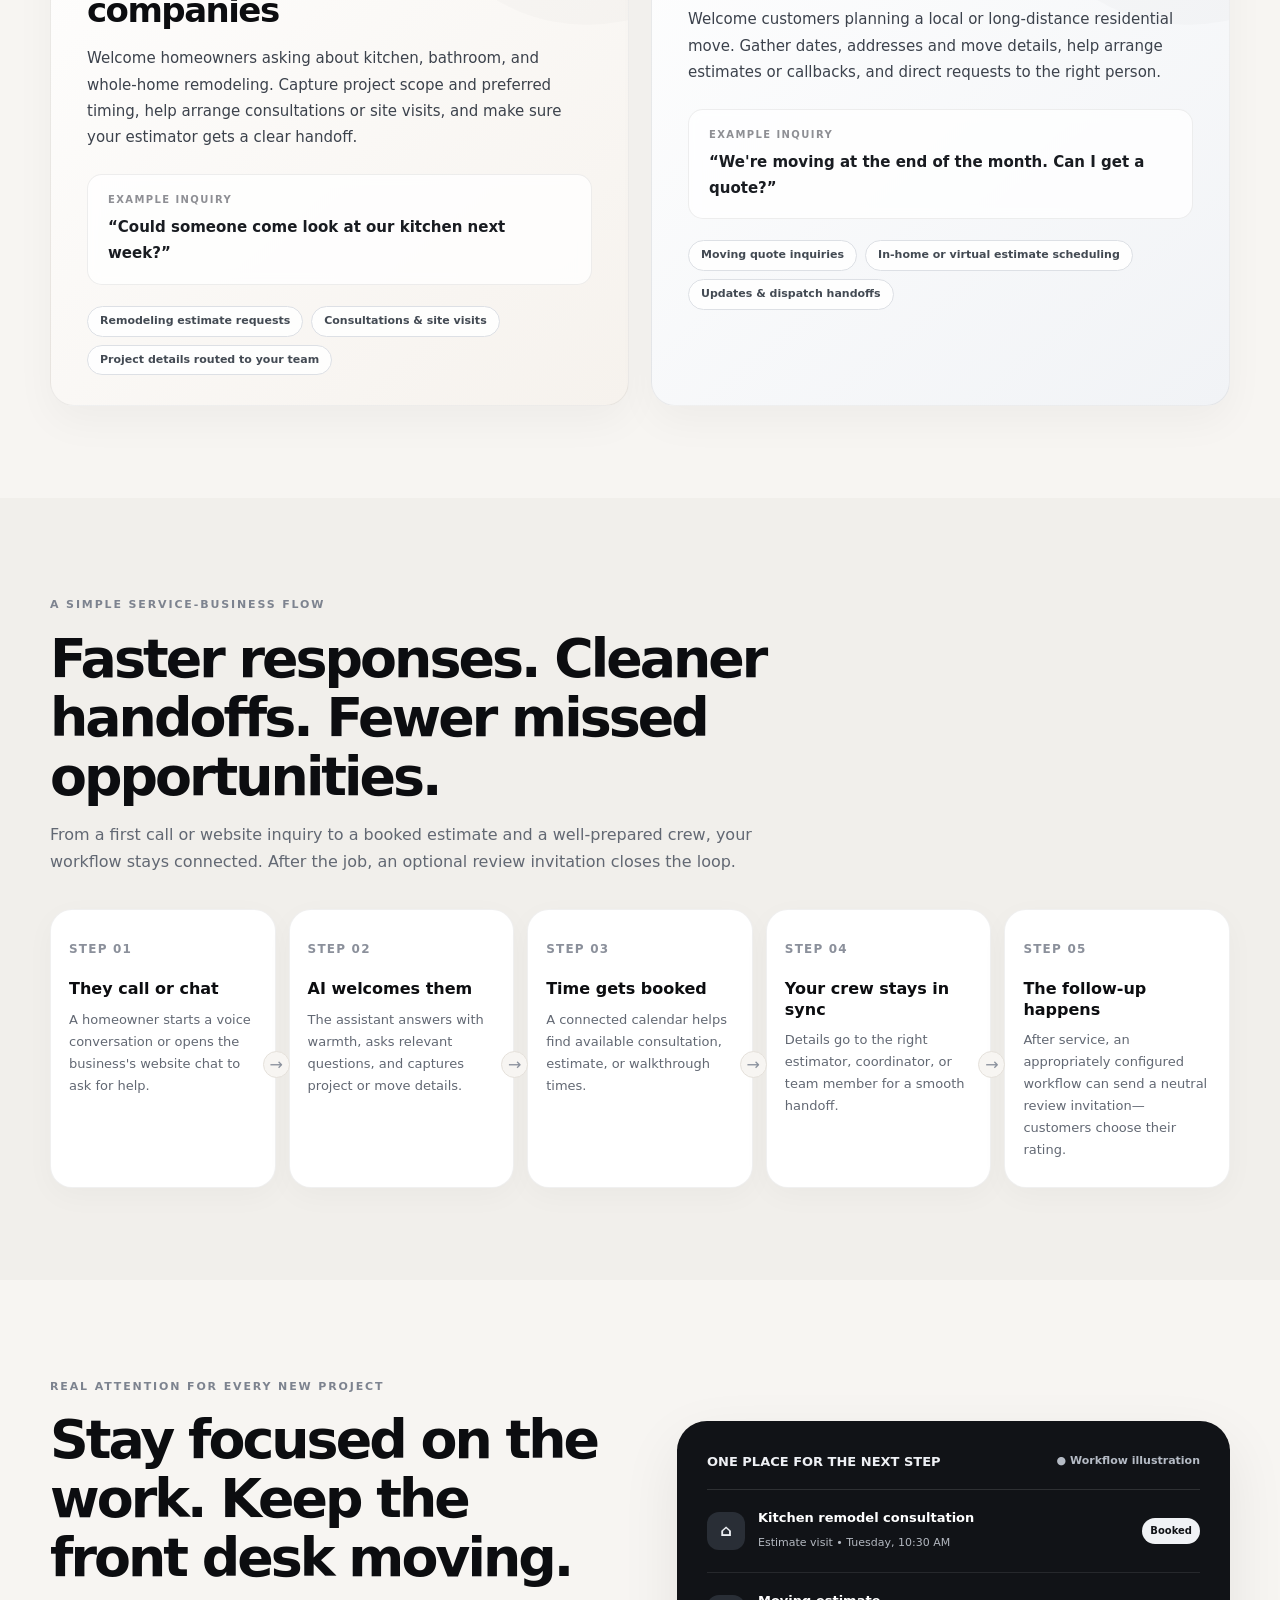
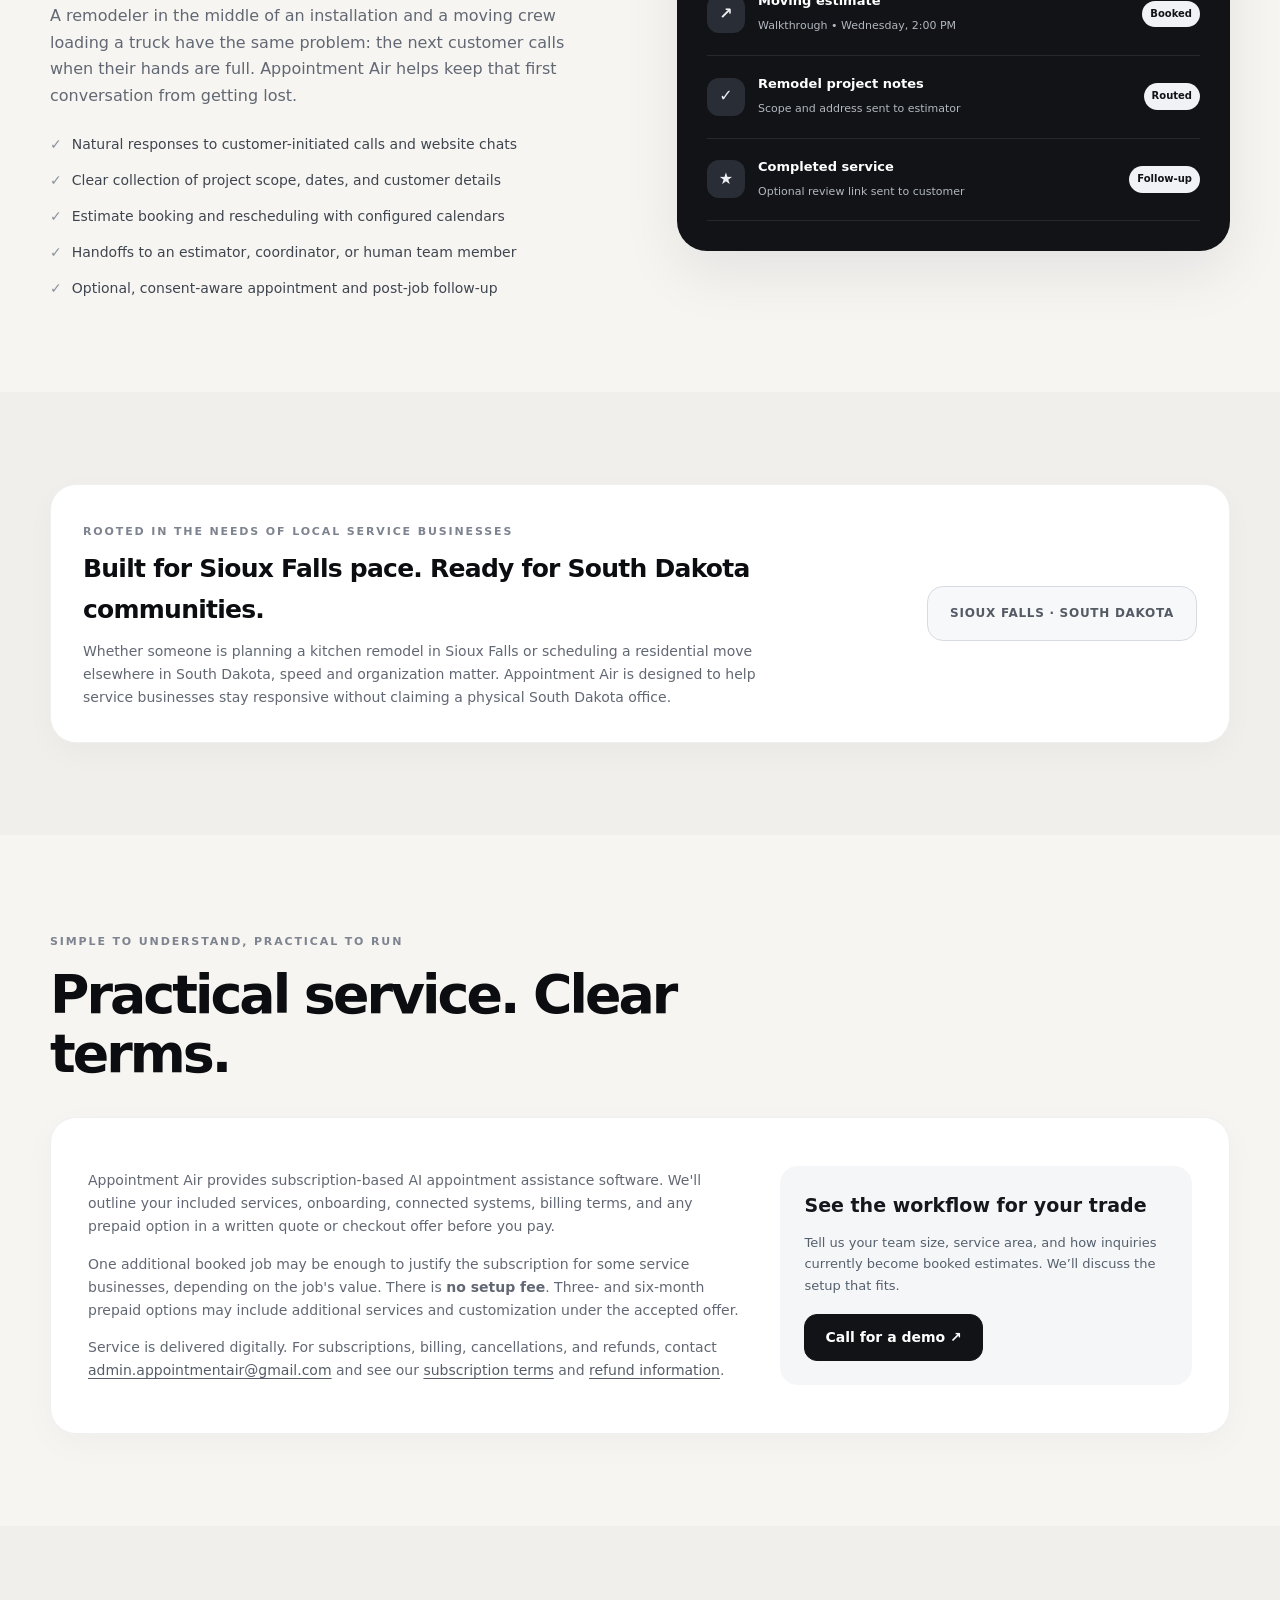
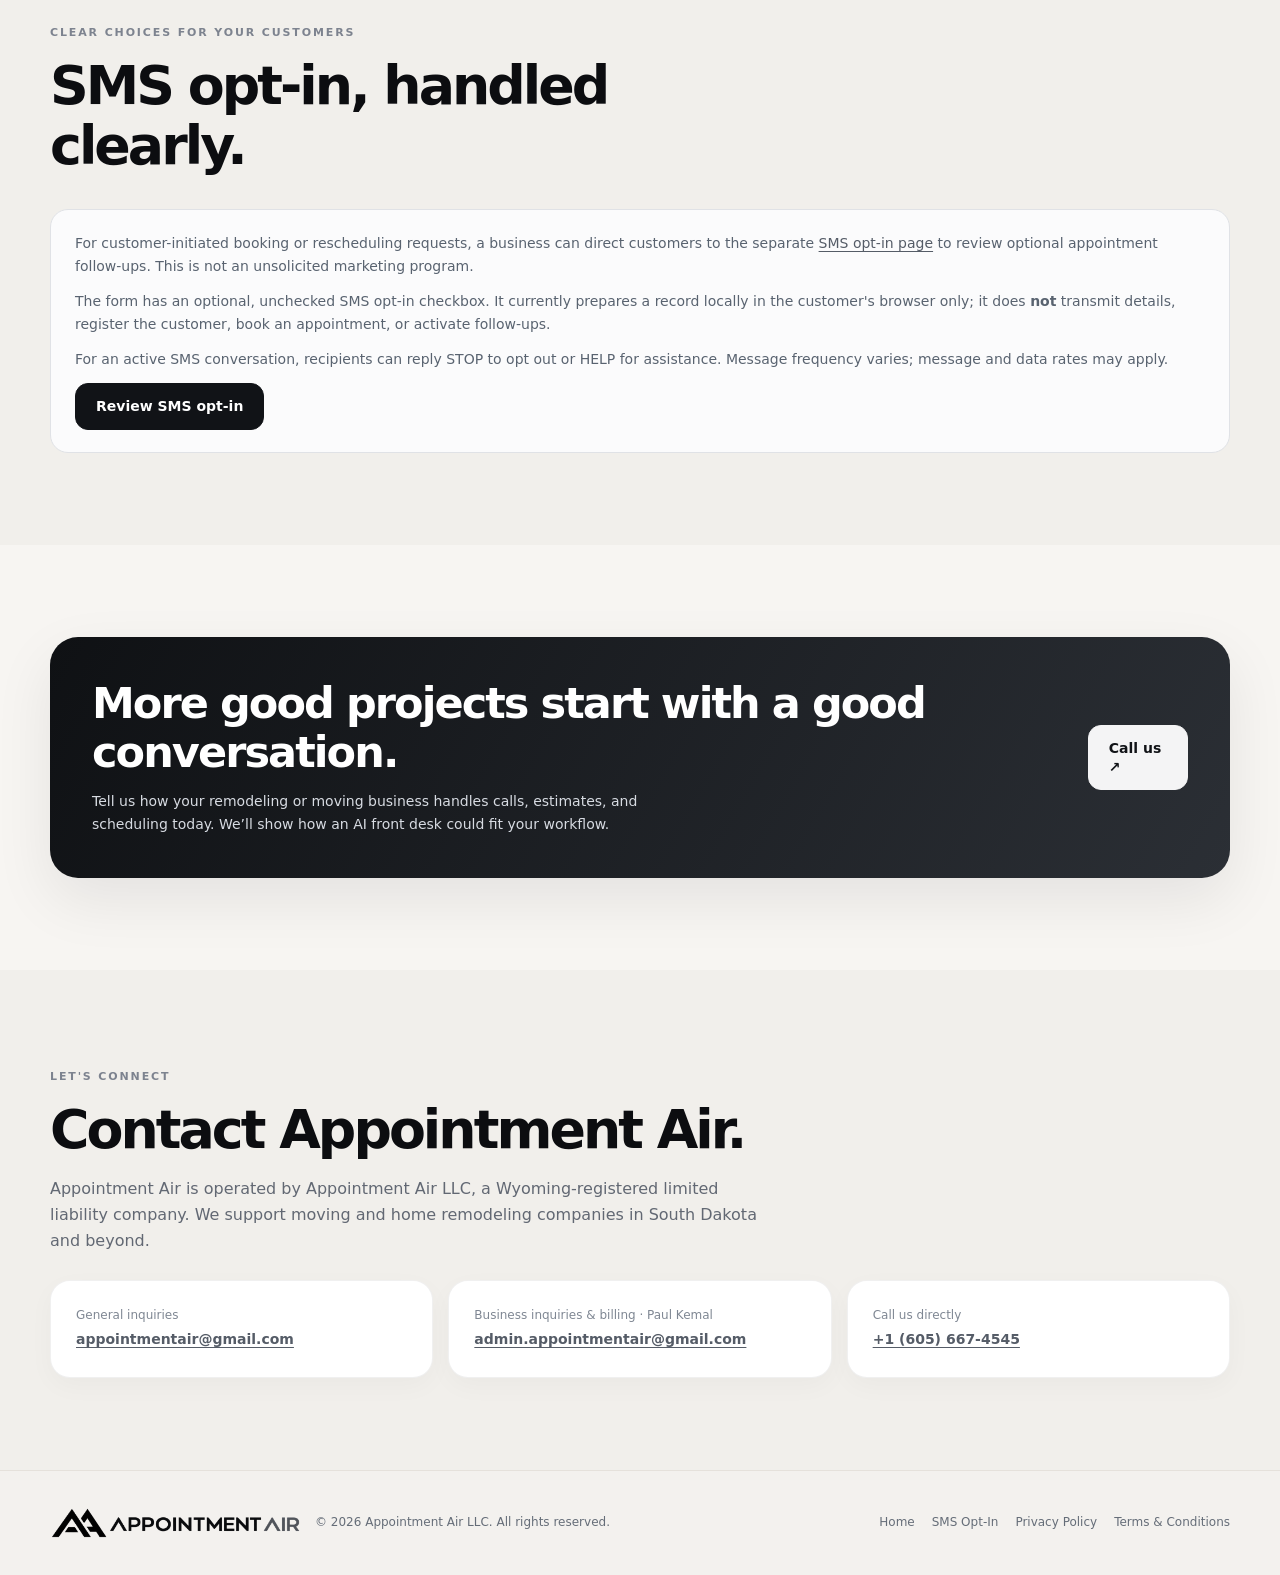
==== commit 6296ff3b: "Update Appointment Air website" ====
--- a/index.html
+++ b/index.html
@@ -1,561 +1,82 @@
 <!DOCTYPE html>
+
 <html lang="en">
 <head>
-  <meta charset="UTF-8" />
-  <meta name="viewport" content="width=device-width, initial-scale=1.0" />
-
-  <title>Appointment Air by Othman Kamel</title>
-  <meta
-    name="description"
-    content="Appointment Air offers empathetic AI responses and human-like voice assistance for inbound appointment setting and rescheduling."
-  />
-
-  <style>
-    :root {
-      --bg: #0b1020;
-      --panel: #11182c;
-      --panel-soft: #172039;
-      --text: #f5f7fb;
-      --muted: #b8c1d9;
-      --line: rgba(255, 255, 255, 0.12);
-      --accent: #72e0ff;
-      --accent-2: #9cf2c6;
-      --white: #ffffff;
-      --shadow: 0 24px 70px rgba(0, 0, 0, 0.35);
-    }
-
-    * {
-      box-sizing: border-box;
-    }
-
-    html {
-      scroll-behavior: smooth;
-    }
-
-    body {
-      margin: 0;
-      font-family: Inter, ui-sans-serif, system-ui, -apple-system, BlinkMacSystemFont, "Segoe UI", sans-serif;
-      background:
-        radial-gradient(circle at top left, rgba(114, 224, 255, 0.18), transparent 32rem),
-        radial-gradient(circle at bottom right, rgba(156, 242, 198, 0.12), transparent 28rem),
-        var(--bg);
-      color: var(--text);
-      line-height: 1.6;
-    }
-
-    a {
-      color: inherit;
-      text-decoration: none;
-    }
-
-    .container {
-      width: min(1120px, calc(100% - 40px));
-      margin: 0 auto;
-    }
-
-    header {
-      padding: 24px 0;
-      border-bottom: 1px solid var(--line);
-      background: rgba(11, 16, 32, 0.72);
-      backdrop-filter: blur(12px);
-      position: sticky;
-      top: 0;
-      z-index: 10;
-    }
-
-    .nav {
-      display: flex;
-      align-items: center;
-      justify-content: space-between;
-      gap: 24px;
-    }
-
-    .brand {
-      display: flex;
-      flex-direction: column;
-      line-height: 1.2;
-    }
-
-    .brand strong {
-      font-size: 18px;
-      letter-spacing: 0.02em;
-    }
-
-    .brand span {
-      color: var(--muted);
-      font-size: 13px;
-    }
-
-    .nav-links {
-      display: flex;
-      align-items: center;
-      gap: 18px;
-      color: var(--muted);
-      font-size: 14px;
-      flex-wrap: wrap;
-    }
-
-    .nav-links a:hover {
-      color: var(--white);
-    }
-
-    .hero {
-      padding: 88px 0 64px;
-    }
-
-    .hero-grid {
-      display: grid;
-      grid-template-columns: 1.2fr 0.8fr;
-      gap: 36px;
-      align-items: center;
-    }
-
-    .eyebrow {
-      display: inline-flex;
-      align-items: center;
-      gap: 8px;
-      padding: 8px 12px;
-      border: 1px solid var(--line);
-      background: rgba(255, 255, 255, 0.05);
-      border-radius: 999px;
-      color: var(--muted);
-      font-size: 13px;
-      margin-bottom: 22px;
-    }
-
-    h1 {
-      font-size: clamp(40px, 6vw, 74px);
-      line-height: 0.98;
-      margin: 0 0 22px;
-      letter-spacing: -0.055em;
-    }
-
-    .hero p {
-      color: var(--muted);
-      max-width: 680px;
-      font-size: 18px;
-      margin: 0 0 20px;
-    }
-
-    .actions {
-      display: flex;
-      flex-wrap: wrap;
-      gap: 12px;
-      margin-top: 28px;
-    }
-
-    .button {
-      display: inline-flex;
-      align-items: center;
-      justify-content: center;
-      border-radius: 999px;
-      padding: 13px 18px;
-      font-weight: 800;
-      border: 1px solid var(--line);
-      background: rgba(255, 255, 255, 0.06);
-      color: var(--white);
-    }
-
-    .button.primary {
-      background: linear-gradient(135deg, var(--accent), var(--accent-2));
-      color: #06101a;
-      border: none;
-    }
-
-    .button:hover {
-      transform: translateY(-1px);
-    }
-
-    .card {
-      border: 1px solid var(--line);
-      border-radius: 28px;
-      padding: 26px;
-      background: linear-gradient(180deg, rgba(255, 255, 255, 0.085), rgba(255, 255, 255, 0.045));
-      box-shadow: var(--shadow);
-    }
-
-    .demo-phone {
-      background: #07101f;
-      border: 1px solid var(--line);
-      border-radius: 26px;
-      padding: 18px;
-    }
-
-    .message {
-      padding: 14px 16px;
-      border-radius: 18px;
-      margin: 12px 0;
-      background: var(--panel-soft);
-      color: var(--text);
-      font-size: 14px;
-    }
-
-    .message.out {
-      background: rgba(114, 224, 255, 0.13);
-      border: 1px solid rgba(114, 224, 255, 0.2);
-    }
-
-    .status-row {
-      display: flex;
-      justify-content: space-between;
-      gap: 14px;
-      padding: 12px 0;
-      border-bottom: 1px solid var(--line);
-      color: var(--muted);
-      font-size: 14px;
-    }
-
-    .status-row strong {
-      color: var(--text);
-    }
-
-    section {
-      padding: 56px 0;
-    }
-
-    .section-title {
-      font-size: clamp(28px, 4vw, 44px);
-      line-height: 1.05;
-      margin: 0 0 14px;
-      letter-spacing: -0.035em;
-    }
-
-    .section-intro {
-      color: var(--muted);
-      max-width: 760px;
-      margin: 0 0 28px;
-    }
-
-    #contact .contact-company {
-      color: var(--muted);
-      max-width: 760px;
-      margin: 0 0 24px;
-    }
-
-    #contact .contact-methods {
-      display: flex;
-      flex-wrap: wrap;
-      gap: 22px 56px;
-    }
-
-    #contact .contact-method {
-      display: flex;
-      flex-direction: column;
-      gap: 5px;
-      min-width: 0;
-    }
-
-    #contact .contact-label {
-      color: var(--muted);
-      font-size: 14px;
-    }
-
-    #contact .contact-email {
-      color: var(--text);
-      font-weight: 700;
-      overflow-wrap: anywhere;
-    }
-
-    #contact .contact-email:hover {
-      color: var(--accent);
-    }
-
-    .grid-3 {
-      display: grid;
-      grid-template-columns: repeat(3, 1fr);
-      gap: 16px;
-    }
-
-    .feature {
-      border: 1px solid var(--line);
-      background: rgba(255, 255, 255, 0.045);
-      border-radius: 22px;
-      padding: 22px;
-    }
-
-    .feature h3 {
-      margin: 0 0 8px;
-      font-size: 18px;
-    }
-
-    .feature p {
-      color: var(--muted);
-      margin: 0;
-      font-size: 15px;
-    }
-
-    .notice {
-      border: 1px solid rgba(156, 242, 198, 0.28);
-      background: rgba(156, 242, 198, 0.09);
-      border-radius: 24px;
-      padding: 22px;
-      color: var(--muted);
-    }
-
-    .cta-panel {
-      border: 1px solid rgba(114, 224, 255, 0.28);
-      background: rgba(114, 224, 255, 0.08);
-      border-radius: 28px;
-      padding: clamp(24px, 5vw, 42px);
-      display: flex;
-      align-items: center;
-      justify-content: space-between;
-      gap: 24px;
-      flex-wrap: wrap;
-    }
-
-    .cta-panel p {
-      color: var(--muted);
-      max-width: 720px;
-      margin: 0;
-    }
-
-    footer {
-      padding: 40px 0;
-      border-top: 1px solid var(--line);
-      color: var(--muted);
-      font-size: 14px;
-    }
-
-    footer .footer-row {
-      display: flex;
-      justify-content: space-between;
-      gap: 20px;
-      flex-wrap: wrap;
-    }
-
-    footer a {
-      color: var(--text);
-    }
-
-    @media (max-width: 820px) {
-      .hero-grid,
-      .grid-3 {
-        grid-template-columns: 1fr;
-      }
-
-      .nav {
-        align-items: flex-start;
-        flex-direction: column;
-      }
-
-      .hero {
-        padding-top: 54px;
-      }
-    }
-  </style>
+<meta charset="utf-8"/>
+<meta content="width=device-width, initial-scale=1" name="viewport"/>
+<meta content="#171717" name="theme-color"/>
+<meta content="Appointment Air helps home remodeling companies and moving companies in Sioux Falls and throughout South Dakota welcome inbound calls and website chats, book estimates, organize calendars, and guide customer follow-up." name="description"/>
+<meta content="website" property="og:type"/>
+<meta content="Appointment Air | More booked estimates. Less interruption." property="og:title"/>
+<meta content="Friendly AI voice and chat assistance for home remodeling and moving companies serving Sioux Falls and South Dakota." property="og:description"/>
+<meta content="https://www.appointmentair.com/" property="og:url"/>
+<meta content="https://www.appointmentair.com/assets/hero-poster-v3.webp" property="og:image"/>
+<title>Appointment Air | AI Front Desk for Remodeling &amp; Moving Companies</title>
+<link href="https://www.appointmentair.com/" rel="canonical"/>
+<link href="assets/favicon.png" rel="icon" type="image/png"/>
+<link as="image" fetchpriority="high" href="assets/hero-poster-v3.webp" rel="preload" type="image/webp"/>
+<link href="assets/styles.css?v=hero-layout-3" rel="stylesheet"/>
 </head>
-
 <body>
-  <header>
-    <div class="container nav">
-      <a class="brand" href="index.html">
-        <strong>Appointment Air</strong>
-        <span>by Othman Kamel</span>
-      </a>
-
-      <nav class="nav-links" aria-label="Main navigation">
-        <a href="#how-it-works">How it works</a>
-        <a href="sms-consent.html">Opt in</a>
-        <a href="privacy.html">Privacy</a>
-        <a href="terms.html">Terms</a>
-      </nav>
-    </div>
-  </header>
-
-  <main>
-    <section class="hero">
-      <div class="container hero-grid">
-        <div>
-          <div class="eyebrow">Inbound appointment booking and rescheduling automation</div>
-
-          <h1>Turn incoming requests into booked appointments.</h1>
-
-          <p>
-            Appointment Air is an AI-powered appointment-setting and rescheduling service for
-            appointment-based businesses and service providers. Its conversational AI assistant responds to
-            customer-initiated requests with a natural, human-like voice, empathetic guidance, and assistance
-            with booking new appointments, checking availability, and changing existing bookings.
-          </p>
-
-          <p>
-            Every conversation begins with a customer's request. Appointment Air responds with patience and clear guidance
-            to help customers find a suitable time or make a change. A separate SMS opt-in page explains optional
-            appointment follow-ups; that page does not itself book or reschedule appointments.
-          </p>
-
-          <div class="actions">
-            <a class="button primary" href="sms-consent.html">Review appointment opt-in</a>
-            <a class="button" href="#how-it-works">How it works</a>
-            <a class="button" href="privacy.html">Privacy Policy</a>
-          </div>
-        </div>
-
-        <aside class="card" aria-label="Appointment conversation example">
-          <div class="demo-phone">
-            <div class="message out">
-              Appointment Air for Demo Business: Of course, I can help you change your appointment.
-              Thursday at 10:00 AM is available. Would that work for you?
-            </div>
-
-            <div class="message">Yes, please.</div>
-
-            <div class="message out">
-              Appointment Air for Demo Business: You're all set. Your appointment is now Thursday at 10:00 AM.
-              Is there anything else I can help you with?
-            </div>
-
-            <div class="status-row">
-              <span>Status</span>
-              <strong>Rescheduled</strong>
-            </div>
-
-            <div class="status-row">
-              <span>Follow-up needed</span>
-              <strong>No</strong>
-            </div>
-          </div>
-        </aside>
-      </div>
-    </section>
-
-    <section id="how-it-works">
-      <div class="container">
-        <h2 class="section-title">How Appointment Air works</h2>
-        <p class="section-intro">
-          Appointment Air offers human-like AI voice assistance and empathetic, conversational responses
-          to help customers with booking and rescheduling. It provides clear appointment guidance,
-          not unsolicited sales outreach or marketing campaigns.
-        </p>
-
-        <div class="grid-3">
-          <div class="feature">
-            <h3>1. Customer reaches out</h3>
-            <p>
-              A customer reaches out to request a new appointment or change an existing booking.
-            </p>
-          </div>
-
-          <div class="feature">
-            <h3>2. Appointment Air assists</h3>
-            <p>
-              The AI assistant responds with a human-like voice and helpful guidance, checks available times,
-              and assists with appointment setting and rescheduling.
-            </p>
-          </div>
-
-          <div class="feature">
-            <h3>3. Details and consent are handled</h3>
-            <p>
-              Customers receive clear guidance about their appointment details. Any optional follow-up
-              remains subject to their communication preferences and applicable consent requirements.
-            </p>
-          </div>
-        </div>
-      </div>
-    </section>
-
-    <section id="business-subscriptions">
-      <div class="container">
-        <h2 class="section-title">Business subscriptions</h2>
-        <p class="section-intro">
-          Appointment Air provides subscription-based appointment assistance software to businesses.
-          Plans and any prepaid service periods are offered under a written quote or order that explains
-          the included features, service start date, charges, billing currency, renewal terms, and any
-          promotional offer before payment. Pricing is quoted in U.S. dollars (USD) unless stated otherwise.
-        </p>
-        <p class="section-intro">
-          Just one additional successfully booked appointment per month may cover the subscription cost,
-          depending on the value of the appointment. We never charge a setup fee. Three- and six-month
-          prepaid options are available with additional services and customization, detailed in the quote.
-        </p>
-        <p class="section-intro">
-          Service access is provided digitally; no physical products are shipped. For subscription options,
-          onboarding, billing questions, cancellations, or refund requests, contact
-          <a href="mailto:admin.appointmentair@gmail.com">admin.appointmentair@gmail.com</a>.
-          See our <a href="terms.html#subscriptions">subscription and billing terms</a> and
-          <a href="terms.html#cancellations-refunds">cancellation and refund information</a>.
-        </p>
-      </div>
-    </section>
-
-    <section id="consent">
-      <div class="container">
-        <h2 class="section-title">SMS opt-in</h2>
-
-        <div class="notice">
-          <p>
-            For customer-initiated booking or rescheduling requests, a business can direct a customer to the
-            Appointment Air opt-in page to review optional SMS appointment follow-ups.
-          </p>
-
-          <p>
-            The opt-in page asks for the business name, contact details, and appointment information. The SMS
-            checkbox is optional and unchecked by default. The page currently creates a local opt-in record
-            only; it does not transmit details, register a customer, or book an appointment.
-          </p>
-
-          <p>
-            For an active SMS conversation, customers can reply STOP to opt out or HELP for assistance.
-            Message frequency varies with requested appointment follow-up. Message and data rates may apply.
-          </p>
-
-          <p>
-            <a class="button primary" href="sms-consent.html">Go to SMS opt-in page</a>
-          </p>
-        </div>
-      </div>
-    </section>
-
-    <section>
-      <div class="container">
-        <div class="cta-panel">
-          <div>
-            <h2 class="section-title">Need follow-up on an appointment request?</h2>
-            <p>
-              The SMS opt-in page explains optional appointment follow-ups for customers who have already
-              requested help with booking or rescheduling. Contact the business directly to make a request.
-            </p>
-          </div>
-
-          <a class="button primary" href="sms-consent.html">Review appointment opt-in</a>
-        </div>
-      </div>
-    </section>
-
-    <section id="contact">
-      <div class="container">
-        <h2 class="section-title">Contact</h2>
-        <p class="contact-company">
-          Appointment Air is operated by Appointment Air LLC, a Wyoming-registered limited liability company.
-        </p>
-        <div class="contact-methods">
-          <div class="contact-method">
-            <span class="contact-label">General enquiries</span>
-            <a class="contact-email" href="mailto:appointmentair@gmail.com">appointmentair@gmail.com</a>
-          </div>
-          <div class="contact-method">
-            <span class="contact-label">Business enquiries and billing</span>
-            <a class="contact-email" href="mailto:admin.appointmentair@gmail.com">admin.appointmentair@gmail.com</a>
-          </div>
-          <div class="contact-method">
-            <span class="contact-label">Customer support phone</span>
-            <a class="contact-email" href="tel:+13055658562">+1 (305) 565-8562</a>
-          </div>
-        </div>
-      </div>
-    </section>
-  </main>
-
-  <footer>
-    <div class="container footer-row">
-      <span>© 2026 Appointment Air LLC. All rights reserved.</span>
-      <span>
-        <a href="sms-consent.html">SMS Opt-In</a> ·
-        <a href="privacy.html">Privacy Policy</a> ·
-        <a href="terms.html">Terms and Conditions</a>
-      </span>
-    </div>
-  </footer>
+<header class="site-header">
+<div class="container nav">
+<a aria-label="Appointment Air, home" class="brand" href="index.html"><img alt="Appointment Air" class="brand-logo" height="224" src="assets/appointment-air-logo-light.png" width="1756"/></a>
+<nav aria-label="Main navigation" class="nav-links">
+<a href="#industries">Who we serve</a>
+<a href="#how-it-works">How it works</a>
+<a href="sms-consent.html">SMS opt-in</a>
+<a class="nav-cta" href="tel:+16056674545" aria-label="Call Appointment Air at +1 605 667 4545">Call us</a>
+</nav>
+</div>
+</header>
+<main>
+<section aria-labelledby="hero-title" class="hero">
+<img alt="" class="hero-poster" fetchpriority="high" height="720" src="assets/hero-poster-v3.webp" width="1280"/>
+<video aria-hidden="true" autoplay class="hero-video" data-hero-video loop muted playsinline poster="assets/hero-poster-v3.webp" preload="auto" width="1280" height="720" disablepictureinpicture disableremoteplayback tabindex="-1">
+<source src="assets/appointment-air-hero-v3.mp4" type="video/mp4"/>
+</video>
+<div aria-hidden="true" class="hero-overlay"></div>
+<div class="container hero-content">
+<div class="hero-copy">
+<span class="eyebrow">APPOINTMENT AIR FOR REMODELERS &amp; MOVERS</span>
+<h1 id="hero-title">Unlock all the revenue your <em>business is missing.</em></h1>
+<p>Appointment Air operates as a core system in the businesses. Our AI converts clients over the phone and on your website, from inquiries toward booked estimates, helping you capture more of the business you already attract while your team focuses on the work.</p>
+<div aria-label="Industries served" class="hero-pills"><span>Home remodeling</span><span>Moving companies</span><span>Serving Sioux Falls &amp; South Dakota</span></div>
+<div class="actions"><a class="button primary" href="tel:+16056674545" aria-label="Call +1 605 667 4545 for a demo">Call for a demo <span aria-hidden="true">↗</span></a><a class="button ghost" href="#how-it-works">How it works ↓</a></div>
+<p class="hero-footnote">Built for home remodeling and moving companies. Workflows depend on your configuration, connected tools, and how you choose to operate.</p>
+</div>
+</div>
+</section>
+<div class="trust-strip"><div class="container trust-grid"><span><b>01</b> A welcoming AI voice &amp; chat</span><span><b>02</b> Estimates &amp; site visits, organized</span><span><b>03</b> Thoughtful handoffs &amp; follow-up</span></div></div>
+<section class="section" id="industries">
+<div class="container"><div class="section-head"><span class="kicker">Focused on two service categories</span><h2 class="section-title">Built for two businesses that live on speed, scheduling, and trust.</h2><p class="section-intro">Remodelers and movers both win or lose business in the first conversation. Customers want clarity, fast responses, and an easy next step. Your team needs those inquiries organized without disrupting the work already in front of them.</p></div>
+<div class="industry-grid focus-grid">
+<article class="industry-card focus-card remodel-card"><div aria-hidden="true" class="focus-card-icon">⌂</div><span class="focus-type">01 / THE PROJECT</span><h3>Home remodeling companies</h3><p>Welcome homeowners asking about kitchen, bathroom, and whole-home remodeling. Capture project scope and preferred timing, help arrange consultations or site visits, and make sure your estimator gets a clear handoff.</p><div class="usecase"><span>Example inquiry</span><strong>“Could someone come look at our kitchen next week?”</strong></div><ul><li>Remodeling estimate requests</li><li>Consultations &amp; site visits</li><li>Project details routed to your team</li></ul></article>
+<article class="industry-card focus-card move-card"><div aria-hidden="true" class="focus-card-icon">↗</div><span class="focus-type">02 / THE NEXT CHAPTER</span><h3>Moving companies</h3><p>Welcome customers planning a local or long-distance residential move. Gather dates, addresses and move details, help arrange estimates or callbacks, and direct requests to the right person.</p><div class="usecase"><span>Example inquiry</span><strong>“We're moving at the end of the month. Can I get a quote?”</strong></div><ul><li>Moving quote inquiries</li><li>In-home or virtual estimate scheduling</li><li>Updates &amp; dispatch handoffs</li></ul></article>
+</div></div>
+</section>
+<section class="section soft" id="how-it-works">
+<div class="container"><div class="section-head"><span class="kicker">A simple service-business flow</span><h2 class="section-title">Faster responses. Cleaner handoffs. Fewer missed opportunities.</h2><p class="section-intro">From a first call or website inquiry to a booked estimate and a well-prepared crew, your workflow stays connected. After the job, an optional review invitation closes the loop.</p></div>
+<div class="workflow">
+<article class="step"><span class="number">STEP 01</span><h3>They call or chat</h3><p>A homeowner starts a voice conversation or opens the business's website chat to ask for help.</p></article>
+<article class="step"><span class="number">STEP 02</span><h3>AI welcomes them</h3><p>The assistant answers with warmth, asks relevant questions, and captures project or move details.</p></article>
+<article class="step"><span class="number">STEP 03</span><h3>Time gets booked</h3><p>A connected calendar helps find available consultation, estimate, or walkthrough times.</p></article>
+<article class="step"><span class="number">STEP 04</span><h3>Your crew stays in sync</h3><p>Details go to the right estimator, coordinator, or team member for a smooth handoff.</p></article>
+<article class="step"><span class="number">STEP 05</span><h3>The follow-up happens</h3><p>After service, an appropriately configured workflow can send a neutral review invitation—customers choose their rating.</p></article>
+</div></div>
+</section>
+<section class="section">
+<div class="container split"><div><span class="kicker">Real attention for every new project</span><h2 class="section-title">Stay focused on the work. Keep the front desk moving.</h2><p class="section-intro">A remodeler in the middle of an installation and a moving crew loading a truck have the same problem: the next customer calls when their hands are full. Appointment Air helps keep that first conversation from getting lost.</p><ul class="benefit-list"><li>Natural responses to customer-initiated calls and website chats</li><li>Clear collection of project scope, dates, and customer details</li><li>Estimate booking and rescheduling with configured calendars</li><li>Handoffs to an estimator, coordinator, or human team member</li><li>Optional, consent-aware appointment and post-job follow-up</li></ul></div>
+<div aria-label="Illustrative dashboard showing a kitchen remodel consultation booked, a moving estimate booked, project notes assigned to an estimator, and a review invitation after service" class="benefit-board" role="img"><div class="board-top"><span>ONE PLACE FOR THE NEXT STEP</span><span class="live">● Workflow illustration</span></div><div class="board-row"><span class="board-icon">⌂</span><div><strong>Kitchen remodel consultation</strong><small>Estimate visit • Tuesday, 10:30 AM</small></div><span class="board-pill">Booked</span></div><div class="board-row"><span class="board-icon">↗</span><div><strong>Moving estimate</strong><small>Walkthrough • Wednesday, 2:00 PM</small></div><span class="board-pill">Booked</span></div><div class="board-row"><span class="board-icon">✓</span><div><strong>Remodel project notes</strong><small>Scope and address sent to estimator</small></div><span class="board-pill">Routed</span></div><div class="board-row"><span class="board-icon">★</span><div><strong>Completed service</strong><small>Optional review link sent to customer</small></div><span class="board-pill">Follow-up</span></div></div>
+</div>
+</section>
+<section class="section soft" id="south-dakota"><div class="container locale-panel"><div><span class="kicker">Rooted in the needs of local service businesses</span><h3>Built for Sioux Falls pace. Ready for South Dakota communities.</h3><p>Whether someone is planning a kitchen remodel in Sioux Falls or scheduling a residential move elsewhere in South Dakota, speed and organization matter. Appointment Air is designed to help service businesses stay responsive without claiming a physical South Dakota office.</p></div><span class="locale-chip">SIOUX FALLS · SOUTH DAKOTA</span></div></section>
+<section class="section" id="business-subscriptions"><div class="container"><div class="section-head"><span class="kicker">Simple to understand, practical to run</span><h2 class="section-title">Practical service. Clear terms.</h2></div><div class="plan-panel"><div><p>Appointment Air provides subscription-based AI appointment assistance software. We'll outline your included services, onboarding, connected systems, billing terms, and any prepaid option in a written quote or checkout offer before you pay.</p><p>One additional booked job may be enough to justify the subscription for some service businesses, depending on the job's value. There is <strong>no setup fee</strong>. Three- and six-month prepaid options may include additional services and customization under the accepted offer.</p><p>Service is delivered digitally. For subscriptions, billing, cancellations, and refunds, contact <a href="mailto:admin.appointmentair@gmail.com">admin.appointmentair@gmail.com</a> and see our <a href="terms.html#subscriptions">subscription terms</a> and <a href="terms.html#cancellations-refunds">refund information</a>.</p></div><aside class="plan-side"><strong>See the workflow for your trade</strong>Tell us your team size, service area, and how inquiries currently become booked estimates. We’ll discuss the setup that fits.<div style="margin-top:18px"><a class="button dark" href="tel:+16056674545" aria-label="Call +1 605 667 4545 for a demo">Call for a demo ↗</a></div></aside></div></div></section>
+<section class="section soft" id="consent"><div class="container"><div class="section-head"><span class="kicker">Clear choices for your customers</span><h2 class="section-title">SMS opt-in, handled clearly.</h2></div><div class="notice"><p>For customer-initiated booking or rescheduling requests, a business can direct customers to the separate <a href="sms-consent.html">SMS opt-in page</a> to review optional appointment follow-ups. This is not an unsolicited marketing program.</p><p>The form has an optional, unchecked SMS opt-in checkbox. It currently prepares a record locally in the customer's browser only; it does <strong>not</strong> transmit details, register the customer, book an appointment, or activate follow-ups.</p><p>For an active SMS conversation, recipients can reply STOP to opt out or HELP for assistance. Message frequency varies; message and data rates may apply.</p><a class="button dark" href="sms-consent.html">Review SMS opt-in</a></div></div></section>
+<section class="section"><div class="container"><div class="cta-band"><div><h2>More good projects start with a good conversation.</h2><p>Tell us how your remodeling or moving business handles calls, estimates, and scheduling today. We’ll show how an AI front desk could fit your workflow.</p></div><a class="button primary" href="tel:+16056674545" aria-label="Call Appointment Air at +1 605 667 4545">Call us ↗</a></div></div></section>
+<section class="section soft" id="contact"><div class="container"><span class="kicker">Let's connect</span><h2 class="section-title">Contact Appointment Air.</h2><p class="section-intro">Appointment Air is operated by Appointment Air LLC, a Wyoming-registered limited liability company. We support moving and home remodeling companies in South Dakota and beyond.</p><div class="contact-grid"><div class="contact-card"><small>General inquiries</small><a href="mailto:appointmentair@gmail.com">appointmentair@gmail.com</a></div><div class="contact-card"><small>Business inquiries &amp; billing · Paul Kemal</small><a href="mailto:admin.appointmentair@gmail.com">admin.appointmentair@gmail.com</a></div><div class="contact-card"><small>Call us directly</small><a href="tel:+16056674545">+1 (605) 667-4545</a></div></div></div></section>
+</main>
+<footer class="footer"><div class="container footer-inner"><div class="footer-brand"><img alt="Appointment Air" class="footer-logo" src="assets/appointment-air-logo-light.png"/><span>© 2026 Appointment Air LLC. All rights reserved.</span></div><nav aria-label="Footer"><a href="index.html">Home</a><a href="sms-consent.html">SMS Opt-In</a><a href="privacy.html">Privacy Policy</a><a href="terms.html">Terms &amp; Conditions</a></nav></div></footer>
+<script defer="" src="assets/site.js?v=hero-layout-5"></script>
 </body>
 </html>
--- a/assets/styles.css
+++ b/assets/styles.css
@@ -0,0 +1,208 @@
+
+:root{
+  --header-height:82px;
+  --bg:#f7f5f2;
+  --paper:#ffffff;
+  --paper2:#fbfaf8;
+  --soft:#f0ede9;
+  --ink:#0c0d10;
+  --ink2:#23262b;
+  --muted:#626873;
+  --line:#e5e1db;
+  --brand:#959ba6;
+  --brand-dark:#6f7680;
+  --warm:#d8d1c6;
+  --radius:24px;
+  --shadow:0 22px 60px rgba(17,19,22,.08);
+}
+*{box-sizing:border-box}
+html{scroll-behavior:smooth;scroll-padding-top:calc(var(--header-height) + 16px)}
+body{margin:0;background:var(--bg);font:16px/1.65 Inter,ui-sans-serif,system-ui,-apple-system,BlinkMacSystemFont,"Segoe UI",sans-serif;color:var(--ink);-webkit-font-smoothing:antialiased}
+a{color:inherit;text-decoration:none}
+button,input{font:inherit}
+a:focus-visible,button:focus-visible,input:focus-visible{outline:3px solid #b4b8bf;outline-offset:3px}
+img,video{max-width:100%}
+main,section,article,aside,.container,.interior-container{min-width:0}
+.container,.interior-container{max-width:100%}
+.section a:not(.button),.legal-card a:not(.button){overflow-wrap:anywhere}
+.container{width:min(1180px,calc(100% - 40px));margin:auto}
+
+.site-header{min-height:82px;position:sticky;top:0;z-index:40;background:rgba(250,248,245,.88);border-bottom:1px solid rgba(0,0,0,.06);backdrop-filter:blur(18px)}
+.site-header .nav{min-height:82px;padding-block:16px;display:flex;justify-content:space-between;gap:14px 22px;align-items:center;flex-wrap:wrap}
+.brand{display:flex;align-items:center;flex:0 1 345px;min-width:0;max-width:100%}
+.brand-logo{display:block;width:100%;height:auto;max-width:345px}
+.nav-links{display:flex;gap:12px 24px;align-items:center;flex-wrap:wrap;min-width:0;font-size:13px;font-weight:750;color:#2b2f35}
+.nav-links a{opacity:.88}
+.nav-links a:hover,.footer a:hover{opacity:1;color:#000}
+.nav-cta{border:1px solid #0f1114;border-radius:999px;padding:10px 16px;background:#111317;color:#fff!important;opacity:1!important;box-shadow:0 10px 24px rgba(17,19,23,.12)}
+.nav-cta:hover{background:#2d3138}
+
+.hero{position:relative;isolation:isolate;min-height:calc(100vh - var(--header-height));min-height:calc(100svh - var(--header-height));min-height:calc(100dvh - var(--header-height));display:flex;align-items:center;overflow:hidden;background:#111317;color:white}
+.hero-video,.hero-poster,.hero-overlay{position:absolute;inset:0;display:block;width:100%;height:100%;max-width:none}
+.hero-video,.hero-poster{object-fit:cover;object-position:center center;z-index:-3}
+.hero-poster{z-index:-4}
+
+.hero-content{padding:clamp(32px,5vh,72px) 0;position:relative}
+.hero-copy{max-width:630px}
+.eyebrow{display:inline-flex;align-items:center;gap:8px;font-size:11px;text-transform:uppercase;letter-spacing:.18em;font-weight:800;color:#f5f6f8}
+.eyebrow::before{content:"";height:8px;width:8px;background:#d8dce2;border-radius:50%;box-shadow:0 0 0 4px rgba(25,30,37,.18)}
+.hero h1{font-size:clamp(46px,5.8vw,76px);line-height:1.02;font-weight:830;letter-spacing:-.06em;margin:20px 0 20px;max-width:660px}
+.hero h1 em{font-style:normal;color:#f0f2f5}
+.hero p{font-size:17px;line-height:1.78;color:#fff;max-width:560px;margin:0}
+.hero-pills{display:flex;gap:10px;flex-wrap:wrap;margin-top:26px}
+.hero-pills span{border:1px solid rgba(255,255,255,.45);border-radius:999px;background:rgba(17,23,30,.25);padding:7px 13px;font-size:12px;color:#fff}
+.actions{display:flex;flex-wrap:wrap;gap:12px;margin-top:30px}
+.button{display:inline-flex;justify-content:center;align-items:center;gap:9px;border:1px solid #cfd3d8;padding:13px 20px;background:transparent;border-radius:13px;font-weight:800;font-size:14px;line-height:1.35;transition:transform .2s,background .2s,box-shadow .2s;cursor:pointer}
+.button:hover{transform:translateY(-2px)}
+.button.primary{background:#f4f4f5;color:#111317;border-color:#f4f4f5}
+.button.primary:hover{background:#fff;box-shadow:0 14px 32px rgba(0,0,0,.16)}
+.button.ghost{border-color:rgba(255,255,255,.35);color:white;background:rgba(255,255,255,.06)}
+.button.dark{color:white;background:#111317;border-color:#111317}
+.button.dark:hover{background:#30343a}
+.hero-footnote{font-size:11px!important;margin-top:28px!important;color:#fff!important}
+.hero-video{pointer-events:none}
+
+.trust-strip{border-bottom:1px solid var(--line);background:#f1efec}
+.trust-grid{display:flex;gap:17px 38px;justify-content:space-between;flex-wrap:wrap;padding:22px 0}
+.trust-grid span{font-size:12px;font-weight:800;color:#383d46;letter-spacing:.025em}
+.trust-grid b{font-size:14px;margin-right:6px;color:#868c97}
+
+.section{padding:92px 0}
+.section.soft{background:#f1efeb}
+.section-head{max-width:760px;margin-bottom:34px}
+.kicker{font-size:11px;font-weight:850;letter-spacing:.17em;color:#7d838f;text-transform:uppercase}
+.section-title{font-size:clamp(31px,4.2vw,54px);line-height:1.1;letter-spacing:-.055em;margin:12px 0 16px;color:var(--ink)}
+.section-intro{color:var(--muted);font-size:16px;margin:0;max-width:710px}
+
+.focus-grid{display:grid;grid-template-columns:repeat(2,minmax(0,1fr));gap:22px}
+.focus-card{position:relative;isolation:isolate;min-height:430px;padding:34px 36px 30px;overflow:hidden;background:var(--paper);border:1px solid rgba(0,0,0,.06);border-radius:var(--radius);box-shadow:0 16px 40px rgba(15,18,22,.04)}
+.focus-card::after{content:"";position:absolute;z-index:-1;right:-55px;top:-55px;width:190px;height:190px;border:1px solid rgba(25,28,33,.06);border-radius:100%;box-shadow:0 0 0 42px rgba(25,28,33,.025),0 0 0 82px rgba(25,28,33,.015)}
+.remodel-card{background:linear-gradient(140deg,#ffffff,#f6f2ed)}
+.move-card{background:linear-gradient(140deg,#ffffff,#f1f3f6)}
+.focus-card-icon{display:grid;place-items:center;width:60px;height:60px;border-radius:18px;margin-bottom:24px;color:#fff;background:#111317;font-size:28px;font-weight:700}
+.move-card .focus-card-icon{background:#8f96a1}
+.focus-type{display:block;color:#7d838d;font-size:11px;font-weight:800;letter-spacing:.13em}
+.focus-card h3{font-size:clamp(26px,3vw,34px);letter-spacing:-.045em;line-height:1.15;margin:10px 0 15px}
+.focus-card p{font-size:15px;line-height:1.75;max-width:500px;color:#3c424c}
+.focus-card .usecase{margin:24px 0 21px;background:rgba(255,255,255,.78);border:1px solid rgba(17,19,22,.07);border-radius:15px;padding:17px 20px;backdrop-filter:blur(6px)}
+.focus-card .usecase span{display:block;color:#8e8f94;font-weight:800;font-size:10px;text-transform:uppercase;letter-spacing:.14em;margin-bottom:5px}
+.focus-card .usecase strong{color:#191c21;font-size:15px;line-height:1.4}
+.focus-card ul{list-style:none;padding:0;margin:0;display:flex;flex-wrap:wrap;gap:8px}
+.focus-card ul li{font-size:11px;line-height:1.35;font-weight:760;color:#434a53;background:rgba(255,255,255,.88);border-radius:999px;border:1px solid #dde0e5;padding:7px 12px}
+
+.workflow{display:grid;grid-template-columns:repeat(5,minmax(0,1fr));gap:13px}
+.step{position:relative;background:var(--paper);border-radius:22px;padding:25px 18px;border:1px solid rgba(0,0,0,.06);box-shadow:0 8px 30px rgba(18,20,24,.03)}
+.step .number{color:#8b909b;font-weight:850;letter-spacing:.1em;font-size:12px}
+.step h3{font-size:16px;line-height:1.27;margin:18px 0 9px}
+.step p{font-size:13px;color:var(--muted);line-height:1.7;margin:0}
+.step:not(:last-child)::after{content:'→';position:absolute;right:-15px;top:51%;color:#8a919d;z-index:4;background:var(--bg);border-radius:50%;height:25px;width:25px;display:grid;place-items:center;border:1px solid var(--line)}
+
+.split{display:grid;grid-template-columns:repeat(2,minmax(0,1fr));gap:74px;align-items:center}
+.benefit-board{background:#111317;border-radius:30px;padding:30px;box-shadow:var(--shadow);color:white}
+.board-top{display:flex;flex-wrap:wrap;gap:8px 14px;align-items:center;justify-content:space-between;border-bottom:1px solid rgba(255,255,255,.12);padding-bottom:17px;color:#eef0f4;font-size:13px;font-weight:800}
+.board-top .live{color:#b5bbc5;font-size:11px}
+.board-row{display:flex;gap:13px;align-items:center;padding:17px 0;border-bottom:1px solid rgba(255,255,255,.09)}
+.board-icon{flex-shrink:0;width:38px;height:38px;background:#292e36;border-radius:12px;display:grid;place-items:center;color:#edf0f4;font-weight:850}
+.board-row>div{min-width:0;flex:1}
+.board-row strong{font-size:13px;display:block;overflow-wrap:anywhere}
+.board-row small{color:#b3b8c0;font-size:11px}
+.board-pill{flex-shrink:0;margin-left:auto;color:#111317;background:#f0f2f5;padding:5px 8px;font-weight:800;font-size:10px;border-radius:30px}
+.benefit-list{list-style:none;margin:24px 0 0;padding:0;display:grid;gap:13px}
+.benefit-list li{display:flex;gap:10px;font-size:14px;color:#3f454f}
+.benefit-list li:before{content:'✓';color:#8a919c;font-weight:900}
+
+.locale-panel{background:var(--paper);border:1px solid rgba(0,0,0,.06);border-radius:26px;padding:32px;display:flex;gap:35px;align-items:center;justify-content:space-between;box-shadow:0 10px 30px rgba(18,20,22,.03)}
+.locale-panel h3{margin:4px 0 10px;font-size:25px;letter-spacing:-.03em}
+.locale-panel p{margin:0;color:var(--muted);font-size:14px;max-width:715px}
+.locale-chip{flex-shrink:0;border:1px solid #d7dbe1;padding:17px 22px;border-radius:16px;color:#555b65;font-size:12px;font-weight:850;letter-spacing:.06em;background:#f7f8fa}
+
+.plan-panel{padding:37px;border-radius:26px;border:1px solid rgba(0,0,0,.06);background:var(--paper);display:grid;grid-template-columns:minmax(0,1.6fr) minmax(0,1fr);gap:34px;align-items:center;box-shadow:0 10px 34px rgba(18,20,22,.03)}
+.plan-panel p{color:var(--muted);font-size:14px}
+.plan-side{background:#f5f6f8;border-radius:18px;padding:24px;font-size:13px;color:#55606d}
+.plan-side strong{display:block;color:#14171c;font-size:19px;margin-bottom:10px}
+.notice{border:1px solid #e0e2e6;background:#fbfbfc;border-radius:18px;padding:22px 24px;color:#596370;font-size:14px}
+.notice p{margin:0 0 12px}.notice p:last-child{margin-bottom:0}.notice a:not(.button),.section a:not(.button),.legal-card a:not(.button){color:#555c67;text-decoration:underline;text-underline-offset:3px}
+
+.cta-band{border-radius:28px;background:linear-gradient(120deg,#0f1114,#2b2f35);padding:42px;display:flex;align-items:center;justify-content:space-between;gap:25px;color:#fff;box-shadow:var(--shadow)}
+.cta-band h2{margin:0 0 12px;color:#fff;font-size:clamp(29px,3.5vw,43px);line-height:1.15;letter-spacing:-.045em}
+.cta-band p{margin:0;color:#d7dbe2;font-size:14px;max-width:580px}
+.contact-grid{display:grid;grid-template-columns:repeat(3,minmax(0,1fr));gap:15px;margin-top:25px}
+.contact-card{border:1px solid rgba(0,0,0,.06);background:var(--paper);padding:25px;border-radius:20px;min-width:0;box-shadow:0 8px 26px rgba(18,20,22,.03)}
+.contact-card small{display:block;color:#7f8793;font-size:12px}
+.contact-card a{font-size:14px;font-weight:760;overflow-wrap:anywhere;color:#20242a}
+
+.footer{border-top:1px solid var(--line);background:#f3f1ee;padding:36px 0;color:#656d78;font-size:12px}
+.footer-inner{display:flex;gap:20px;align-items:center;justify-content:space-between;flex-wrap:wrap}
+.footer-brand{display:flex;gap:14px;align-items:center;flex-wrap:wrap}
+.footer-logo{width:251px;height:auto;max-width:100%;display:block}
+.footer nav{display:flex;gap:17px;flex-wrap:wrap}
+
+/* Secondary pages */
+.interior-main{padding:66px 0 96px}
+.interior-container{width:min(920px,calc(100% - 40px));margin:auto}
+.legal-card{background:var(--paper);border:1px solid rgba(0,0,0,.06);box-shadow:0 14px 44px rgba(18,20,22,.05);border-radius:26px;padding:clamp(24px,5vw,53px)}
+.legal-card h1{font-size:clamp(33px,5vw,56px);line-height:1.1;letter-spacing:-.055em;margin:9px 0 12px}
+.legal-card h2{font-size:23px;margin:36px 0 10px;line-height:1.3;letter-spacing:-.025em;color:#20242a}
+.legal-card p,.legal-card li{color:#56616d;font-size:14px;line-height:1.85}
+.legal-card li{margin:4px 0}.legal-card ul{padding-left:22px}
+.updated{font-size:12px!important;color:#808792!important;margin-bottom:26px}
+.important{background:#f5f6f8;border:1px solid #e0e3e8;border-radius:16px;padding:17px 22px;margin:19px 0}.important p{margin:2px 0}
+.legal-card strong{color:#14171c}
+.fine-print{font-size:12px!important;color:#7c8792!important}
+
+.form-panel{background:#f7f6f4;border:1px solid #e2dfda;border-radius:18px;padding:24px;margin-top:19px}
+.form-grid{display:grid;grid-template-columns:1fr 1fr;gap:13px 17px}
+.form-row label{display:block;color:#4b535d;font-weight:750;font-size:12px;margin:0 0 7px}
+.form-row input{width:100%;color:#20242a;background:#fff;border:1px solid #d2d7de;border-radius:12px;padding:12px 13px;font-size:14px}
+.form-row input.invalid{outline:2px solid #bd7255;border-color:#bd7255}
+.checkbox-row{display:grid;grid-template-columns:20px 1fr;gap:12px;background:#fff;border:1px solid #ddd8cf;padding:18px;border-radius:13px;margin-top:22px}
+.checkbox-row input{margin-top:6px;accent-color:#111317}.checkbox-row label{font-size:13px;line-height:1.65;color:#53606c}
+.button-row{display:flex;flex-wrap:wrap;gap:10px;margin:20px 0}.button.secondary{background:#fff;color:#22262c;border:1px solid #cdd2d9}
+.result{display:none;margin-top:15px;border-radius:13px;padding:17px 20px}.result.success{display:block;background:#eef5ef;border:1px solid #afc2b2}.result.error{display:block;background:#f8e7df;border:1px solid #d1a394}.result.warning{display:block;background:#f5f1e8;border:1px solid #d8c8ae}.result p,.result li{font-size:13px}.result-title{font-weight:850!important;color:#314a39!important}.confirmation-box{padding:14px;border:1px solid #cfd4db;border-radius:13px;background:#fff;margin:12px 0}.confirmation-box p{margin:0 0 6px}
+
+@media(max-width:1060px){.workflow{grid-template-columns:repeat(3,minmax(0,1fr))}.step::after{display:none!important}}
+@media(max-width:960px){.brand{flex-basis:300px}.nav-links{gap:12px 18px;font-size:12px}.split{gap:30px}}
+@media(min-width:701px) and (max-height:820px){
+  .hero-content{padding:32px 0}
+  .hero-copy{max-width:710px}
+  .hero h1{font-size:clamp(46px,4.6vw,64px);max-width:710px;margin:16px 0}
+  .hero p{font-size:16px;line-height:1.65}
+  .hero-pills{margin-top:20px}
+  .actions{margin-top:22px}
+  .hero-footnote{margin-top:18px!important}
+}
+@media(max-width:700px){
+  .site-header{height:auto;min-height:74px}
+  .site-header .nav{min-height:74px;padding:13px 0;gap:13px;flex-wrap:wrap}
+  .brand{flex-basis:300px}
+  .brand-logo{width:100%;height:auto;max-width:300px}
+  .nav-links{gap:12px;font-size:11px;flex-wrap:wrap}
+  .nav-links .nav-cta{padding:8px 11px}
+  .hero-content{padding:clamp(24px,4vh,40px) 0}
+  .hero-copy{max-width:100%}
+  .hero h1{font-size:clamp(43px,12vw,60px);max-width:560px}
+  .hero p{font-size:15px}
+  .hero-video,.hero-poster{object-position:58% center}
+  
+  .section{padding:68px 0}
+  .focus-grid,.workflow,.contact-grid,.split,.plan-panel,.form-grid{grid-template-columns:1fr}
+  .focus-card{padding:28px 24px;min-height:0}
+  .focus-card h3{font-size:28px}
+  .industry-card{min-height:0}
+  .locale-panel,.cta-band{display:block}
+  .locale-chip{display:inline-block;max-width:100%;margin-top:22px;overflow-wrap:anywhere}
+  .cta-band .button{margin-top:24px}
+  .legal-card{padding:25px}.interior-main{padding:36px 0 65px}
+  .trust-grid{gap:10px 25px}.trust-grid span{font-size:11px}
+}
+@media(max-width:600px){:root{--header-height:116px}.board-top{font-size:11px}.benefit-board{padding:22px}.board-row{gap:9px}.board-pill{font-size:9px}}
+@media(max-width:400px){.container,.interior-container{width:calc(100% - 28px)}.nav-links{gap:9px}.hero h1{font-size:42px}.site-header .nav{align-items:flex-start}.hero-pills span{font-size:10px}}
+@media(prefers-reduced-motion:reduce){html{scroll-behavior:auto}.hero-video{display:none}.button:hover{transform:none}}
+
+
+/* Natural footage: no hero veil, tint, dimming, blur or image filter. */
+.hero-overlay{display:none!important;background:none!important;filter:none!important;backdrop-filter:none!important}
+.hero-video,.hero-poster{filter:none;backdrop-filter:none}
+/* Shadows are attached to the text only; they do not shade the footage. */
+.hero h1,.hero .eyebrow,.hero p,.hero .button.ghost{text-shadow:0 1px 4px rgba(0,0,0,.9)}
+.hero-pills span{text-shadow:0 1px 2px rgba(0,0,0,.6)}
